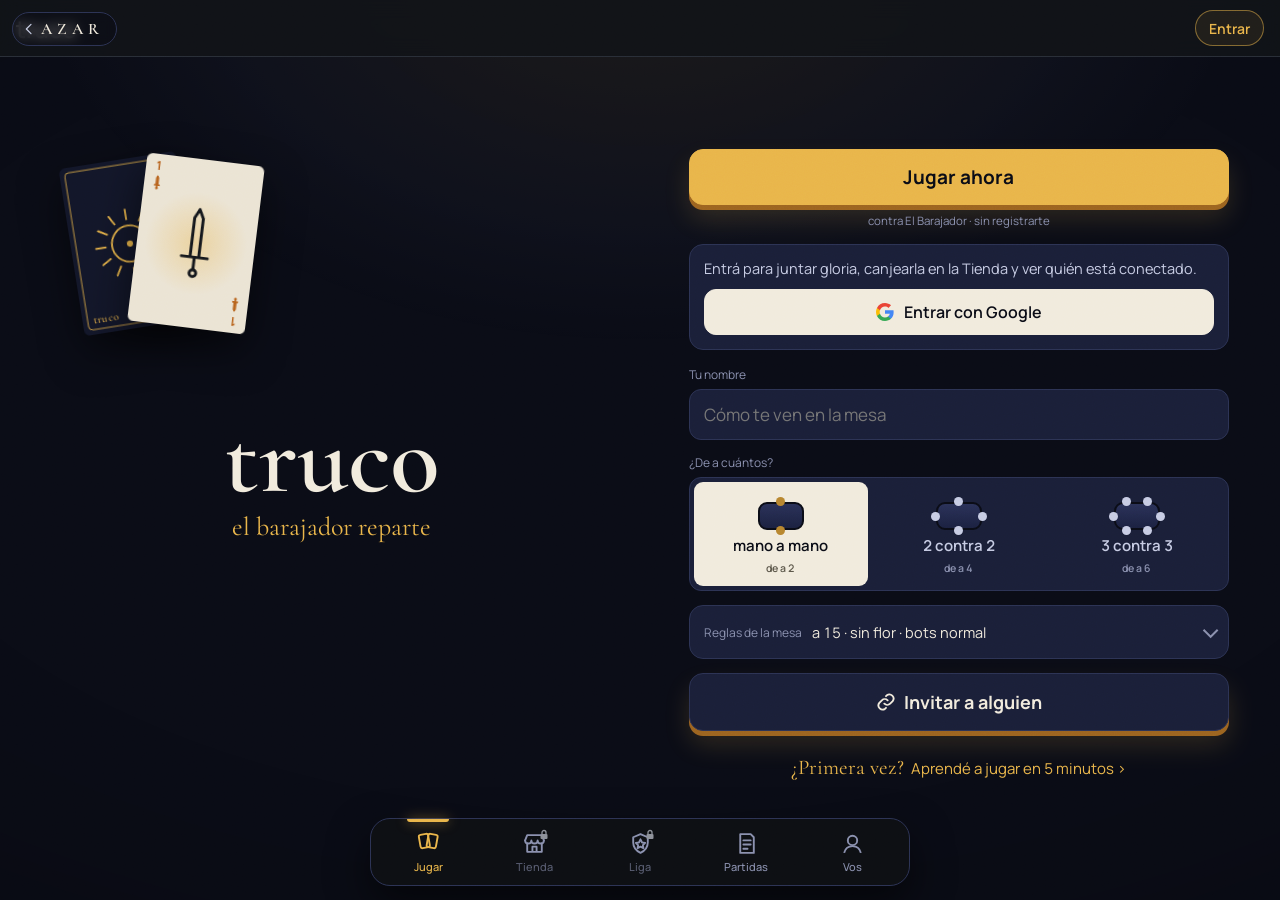
==== juegos/truco/index.html @ 0919c1ea "AZAR: identidad Eclipse, todos los juegos adentro (truco incluido), sonido de ambiente Co-Authored-B" ====
<!doctype html>
<html lang="es">
<head>
<meta charset="utf-8">
<meta name="viewport" content="width=device-width, initial-scale=1, viewport-fit=cover">
<meta name="theme-color" content="#0A0C16">
<meta name="description" content="Truco argentino para jugar con un amigo desde el celular. Mandás un link y empiezan.">
<meta property="og:title" content="Truco · AZAR">
<meta property="og:description" content="Te invitaron a un truco. Tocá el link y entrá a la mesa.">
<title>Truco · AZAR</title>
<link rel="icon" type="image/png" href="../../iconos/icono-192.png">
<link rel="manifest" href="../../manifest.webmanifest">
<link rel="apple-touch-icon" href="../../iconos/icono-180.png">
<meta name="apple-mobile-web-app-capable" content="yes">
<meta name="mobile-web-app-capable" content="yes">
<meta name="apple-mobile-web-app-title" content="AZAR">
<meta name="apple-mobile-web-app-status-bar-style" content="black-translucent">
<link rel="stylesheet" href="css/estilo.css">
<link rel="stylesheet" href="css/mesa.css">
<link rel="stylesheet" href="css/perfil.css">
<link rel="stylesheet" href="css/pulperia.css">
<link rel="stylesheet" href="css/cuenta.css">
<link rel="stylesheet" href="css/tutorial.css">
<link rel="stylesheet" href="css/emotes.css">
<link rel="stylesheet" href="css/social.css">
<script src="js/vendor/peerjs.min.js" defer></script>
<script src="js/vendor/supabase.js" defer></script>
<script type="module" src="js/app.js"></script>
</head>
<body>
<div class="grano" aria-hidden="true"></div>

<section id="inicio" class="pantalla inicio">
 <a class="volver-azar" href="../../" aria-label="Volver a AZAR"><svg viewBox="0 0 24 24" aria-hidden="true"><path d="M15 5l-7 7 7 7"/></svg><span>AZAR</span></a>
 <header id="cabecera" class="cabecera" hidden></header>

 <div id="vista-jugar" class="vista" data-vista="jugar">
  <div class="heroe">
    <div class="inicio-cartas" aria-hidden="true"><div class="ic ic1"></div><div class="ic ic2"></div></div>
    <h1>truco</h1>
    <p class="mano-sub">el barajador reparte</p>
  </div>

  <div id="bloque-ya" class="bloque ya">
    <button id="btn-practica" class="b fuerte ancho grande"><span>Jugar ahora</span></button>
    <p class="ya-nota">contra El Barajador · sin registrarte</p>
  </div>

  <div id="bloque-cuenta" class="cuenta" hidden></div>

  <div id="bloque-crear" class="bloque">
    <label class="campo" id="campo-nombre"><span>Tu nombre</span><input id="in-nombre" type="text" maxlength="16" autocomplete="nickname" placeholder="Cómo te ven en la mesa"></label>
    <div class="campo"><span>¿De a cuántos?</span>
      <div class="segmentado tres modos-jug" role="group" aria-label="Cantidad de jugadores">
        <button type="button" data-jug="2" aria-pressed="true"><i class="sillas s2" aria-hidden="true"><b></b><b></b></i>mano a mano <small>de a 2</small></button>
        <button type="button" data-jug="4" aria-pressed="false"><i class="sillas s4" aria-hidden="true"><b></b><b></b><b></b><b></b></i>2 contra 2 <small>de a 4</small></button>
        <button type="button" data-jug="6" aria-pressed="false"><i class="sillas s6" aria-hidden="true"><b></b><b></b><b></b><b></b><b></b><b></b></i>3 contra 3 <small>de a 6</small></button>
      </div>
    </div>
    <details class="ajustes" id="ajustes">
      <summary><span class="aj-t">Reglas de la mesa</span><span class="aj-r" id="ajustes-resumen">a 15 · sin flor · bots normal</span></summary>
      <div class="aj-cuerpo">
        <div class="campo"><span>Partida</span>
          <div class="segmentado" role="group" aria-label="Puntos de la partida">
            <button type="button" data-meta="15" aria-pressed="true">a 15</button>
            <button type="button" data-meta="30" aria-pressed="false">a 30 <small>malas y buenas</small></button>
          </div>
        </div>
        <div class="campo"><span>Flor</span>
          <div class="segmentado" role="group" aria-label="Jugar con flor">
            <button type="button" data-flor="0" aria-pressed="true">sin flor</button>
            <button type="button" data-flor="1" aria-pressed="false">con flor</button>
          </div>
        </div>
        <div class="campo" id="campo-punta" hidden><span>Punta y hacha</span>
          <div class="segmentado" role="group" aria-label="Jugar con punta y hacha">
            <button type="button" data-punta="0" aria-pressed="true">sin punta y hacha</button>
            <button type="button" data-punta="1" aria-pressed="false">con punta y hacha <small>a mitad de partida, duelos</small></button>
          </div>
        </div>
        <div class="campo"><span>Ritmo del bot</span>
          <div class="segmentado" role="group" aria-label="Ritmo del bot">
            <button type="button" data-ritmo="agil" aria-pressed="true">ágil</button>
            <button type="button" data-ritmo="tranquilo" aria-pressed="false">tranquilo <small>piensa más</small></button>
          </div>
        </div>
        <div class="campo"><span>Bots</span>
          <div class="segmentado tres" role="group" aria-label="Dificultad de los bots">
            <button type="button" data-nivel="facil" aria-pressed="false">fácil</button>
            <button type="button" data-nivel="normal" aria-pressed="true">normal</button>
            <button type="button" data-nivel="dificil" aria-pressed="false">difícil <small>lee las señas</small></button>
          </div>
        </div>
      </div>
    </details>
    <button id="btn-crear" class="b ancho grande"><svg viewBox="0 0 24 24" width="20" height="20" aria-hidden="true"><path d="M10 14a5 5 0 0 0 7 0l3-3a5 5 0 0 0-7-7l-1 1M14 10a5 5 0 0 0-7 0l-3 3a5 5 0 0 0 7 7l1-1" fill="none" stroke="currentColor" stroke-width="2.2" stroke-linecap="round"/></svg><span>Invitar a alguien</span></button>
    <button id="btn-tutorial" class="b-aprender"><span class="ba-t">¿Primera vez?</span> Aprendé a jugar en 5 minutos ›</button>
    <div id="bloque-amigos"></div><div id="bloque-torneo"></div><!-- js/social.js (tanda 6) -->
    <div id="bloque-conectados"></div>
  </div>

  <div id="bloque-espera" class="bloque" hidden>
    <p class="guia">Mandale este link. Cuando lo abra, se reparte.</p>
    <div class="link-caja"><code id="txt-link"></code></div>
    <div class="fila">
      <button id="btn-compartir" class="b fuerte">Compartir</button>
      <button id="btn-copiar" class="b">Copiar link</button>
    </div>
    <p id="txt-espera" class="espera">Abriendo la mesa…</p>
    <p class="aviso-chico">No cierres esta pestaña: la partida vive en tu navegador.</p>
    <button id="btn-volver-espera" class="b claro">Me equivoqué, volver</button>
  </div>

  <div id="bloque-lobby" class="bloque" hidden>
    <p id="lobby-sala" class="aviso-chico"></p>
    <div id="lobby-link">
      <p class="guia">Mandales este link. Los que no lleguen los reemplaza un bot.</p>
      <div class="link-caja"><code id="txt-link-mesa"></code></div>
      <div class="fila" style="margin-top:10px">
        <button id="btn-compartir-mesa" class="b fuerte">Compartir</button>
        <button id="btn-copiar-mesa" class="b">Copiar link</button>
      </div>
    </div>
    <ul id="lobby-asientos" class="lobby-asientos"></ul>
    <p id="lobby-ayuda" class="aviso-chico">Tocá dos lugares para cambiarlos de asiento. Los del mismo color juegan juntos.</p>
    <button id="btn-repartir" class="b fuerte ancho">Repartir</button>
    <p id="txt-lobby" class="espera">Abriendo la mesa…</p>
  </div>

  <div id="bloque-invitado" class="bloque" hidden>
    <p class="guia">Te invitaron a un truco.</p>
    <label class="campo"><span>Tu nombre</span><input id="in-nombre-inv" type="text" maxlength="16" autocomplete="nickname" placeholder="Cómo te ven en la mesa"></label>
    <button id="btn-entrar" class="b fuerte ancho">Sentarme a la mesa</button>
    <p id="txt-invitado" class="espera"></p>
  </div>
 </div>

 <div id="vista-pulperia" class="vista ancha" data-vista="pulperia" hidden></div>
 <div id="vista-liga" class="vista" data-vista="liga" hidden></div>
 <div id="vista-partidas" class="vista" data-vista="partidas" hidden></div>
 <div id="vista-vos" class="vista" data-vista="vos" hidden></div>

 <nav id="pestanas" class="pestanas" aria-label="Secciones" hidden>
  <button type="button" data-ir="jugar" aria-current="page"><svg viewBox="0 0 24 24" aria-hidden="true"><rect x="3.5" y="5" width="9" height="13" rx="1.8" transform="rotate(-10 8 11.5)"/><rect x="11" y="5" width="9" height="13" rx="1.8" transform="rotate(10 15.5 11.5)"/></svg><span>Jugar</span></button>
  <button type="button" data-ir="pulperia"><svg viewBox="0 0 24 24" aria-hidden="true"><path d="M3 9l2-5h14l2 5"/><path d="M3 9c0 1.7 1.3 3 3 3s3-1.3 3-3c0 1.7 1.3 3 3 3s3-1.3 3-3c0 1.7 1.3 3 3 3s3-1.3 3-3"/><path d="M5 12v8h14v-8M10 20v-5h4v5"/></svg><span>Tienda</span><i class="globo" hidden></i></button>
  <button type="button" data-ir="liga"><svg viewBox="0 0 24 24" aria-hidden="true"><path d="M12 3l7 3v5c0 5-3 8-7 10-4-2-7-5-7-10V6z"/><path d="M12 8l1.5 3 3 .4-2.2 2.1.5 3-2.8-1.5-2.8 1.5.5-3-2.2-2.1 3-.4z"/></svg><span>Liga</span></button>
  <button type="button" data-ir="partidas"><svg viewBox="0 0 24 24" aria-hidden="true"><path d="M6 3h10l3 3v15H6z"/><path d="M9 9h7M9 13h7M9 17h4"/></svg><span>Partidas</span></button>
  <button type="button" data-ir="vos"><span class="tab-cara" aria-hidden="true"><svg viewBox="0 0 24 24"><circle cx="12" cy="9" r="4.5"/><path d="M4 21c1-4.5 4.5-6.5 8-6.5s7 2 8 6.5"/></svg></span><span>Vos</span></button>
 </nav>
</section>

<section id="juego" class="pantalla juego" hidden>
  <header class="barra">
    <div class="rival">
      <span class="punto-red" id="punto-red" title="conexión"></span>
      <span id="cara-rival" class="cara-rival" aria-hidden="true"></span>
      <span id="nombre-rival" class="nombre"></span>
      <span id="chip-rival" class="chip" hidden>mano</span>
      <span id="cara-a-cara" class="cara-a-cara" hidden></span>
      <span id="poderes-rival" class="poderes-rival"></span>
    </div>
    <button id="btn-mate" class="b-icono mate" aria-label="Tomar un mate" title="Tomar un mate" hidden></button>
    <button id="btn-tanteador" class="tanteador-mini" aria-label="Ver el tanteador"></button>
    <button id="btn-menu" class="b-icono" aria-label="Menú">
      <svg viewBox="0 0 24 24" width="22" height="22" aria-hidden="true"><circle cx="5" cy="12" r="1.8" fill="currentColor"/><circle cx="12" cy="12" r="1.8" fill="currentColor"/><circle cx="19" cy="12" r="1.8" fill="currentColor"/></svg>
    </button>
  </header>
  <div id="mesa" class="mesa"></div>
  <div id="nota" class="nota" aria-live="polite"></div>
  <p id="estado" class="estado" aria-live="polite"></p>
  <div id="bocadillos" aria-live="assertive"></div>
  <aside id="servilleta-fija" class="servilleta fija" aria-label="Tanteador"></aside>
  <nav id="acciones" class="acciones" aria-label="Jugadas"></nav>
</section>

<section id="mesa-eq" class="pantalla juego eq" hidden>
  <header class="barra">
    <div class="rival"><span class="punto-red" id="eq-red" title="conexión"></span><span id="eq-titulo" class="nombre"></span></div>
    <button id="eq-mate" class="b-icono mate" aria-label="Tomar un mate" title="Tomar un mate" hidden></button>
    <button id="eq-tanteador" class="tanteador-mini" aria-label="Ver el tanteador"></button>
    <button id="eq-menu" class="b-icono" aria-label="Menú">
      <svg viewBox="0 0 24 24" width="22" height="22" aria-hidden="true"><circle cx="5" cy="12" r="1.8" fill="currentColor"/><circle cx="12" cy="12" r="1.8" fill="currentColor"/><circle cx="19" cy="12" r="1.8" fill="currentColor"/></svg>
    </button>
  </header>
  <div id="eq-mesa" class="mesa"><div id="eq-asientos"></div></div>
  <div id="eq-bazas" class="eq-bazas" aria-live="polite"></div>
  <p id="eq-estado" class="estado" aria-live="polite"></p>
  <div id="eq-bocadillos" aria-live="assertive"></div>
  <div id="eq-gestos" class="eq-gestos" hidden></div>
  <div id="eq-bandeja" class="bandeja" hidden></div>
  <nav id="eq-acciones" class="acciones" aria-label="Jugadas"></nav>
</section>

<div id="capa" class="capa" hidden></div>
<div id="aviso" class="aviso" role="status" hidden></div>
</body>
</html>
---- juegos/truco/css/estilo.css ----
/* Truco dentro de AZAR: identidad «Eclipse» (etapa 4, 2026-11-18). Las letras salen de la carpeta común de AZAR
   (juego/fuentes); los nombres viejos de los tokens se conservan con los valores nuevos. */
@font-face { font-family: "Cormorant Garamond"; src: url(../../../fuentes/CormorantGaramond.woff2) format("woff2"); font-weight: 300 700; font-display: swap; }
@font-face { font-family: "Cormorant Garamond"; src: url(../../../fuentes/CormorantGaramond-Italic.woff2) format("woff2"); font-style: italic; font-weight: 300 700; font-display: swap; }
@font-face { font-family: Manrope; src: url(../../../fuentes/Manrope.woff2) format("woff2"); font-weight: 200 800; font-display: swap; }
/* las letras que se consiguen con la gloria para el nombre (gloria.js → FUENTES): cosméticos, no la letra de la interfaz */
@font-face { font-family: Bricolage; src: url(../fuentes/BricolageGrotesque.ttf); font-weight: 200 800; font-display: swap; }
@font-face { font-family: Plex; src: url(../fuentes/IBMPlexMono-Regular.ttf); font-display: swap; }
@font-face { font-family: Caveat; src: url(../fuentes/Caveat.ttf); font-weight: 400 700; font-display: swap; }

:root {
  --bg: #0A0C16; --bg2: #121629; --surf: #1A1F38; --line: #2C3354; --fg: #F1EBDD; --mute: #8A90AE; --acc: #E9B54A; --acc2: #C7CCE4;
  --fd: "Cormorant Garamond", Georgia, serif; --fb: Manrope, "Segoe UI", system-ui, sans-serif;
  --noche: var(--bg); --papel: var(--fg); --tinta: #0A0C16; --ambar: var(--acc); --ambar-p: #B8862F; --dorso: var(--bg2);
  --superficie: var(--surf); --linea: var(--line); --gris: var(--mute); --texto-suave: var(--acc2);
  --luz: .55;
  color-scheme: dark;
}
* { box-sizing: border-box; margin: 0; }
html, body { height: 100%; }
body { background: var(--noche); color: var(--papel); font-family: var(--fb); font-variant-numeric: tabular-nums; -webkit-font-smoothing: antialiased; overflow: hidden; -webkit-tap-highlight-color: transparent; }
button { font: inherit; color: inherit; cursor: pointer; touch-action: manipulation; }
[hidden] { display: none !important; }
:focus-visible { outline: 2px solid var(--ambar); outline-offset: 2px; }

.grano { position: fixed; inset: 0; pointer-events: none; z-index: 90; opacity: .09; mix-blend-mode: overlay;
  background-image: url("data:image/svg+xml,%3Csvg xmlns='http://www.w3.org/2000/svg' width='180' height='180'%3E%3Cfilter id='g'%3E%3CfeTurbulence type='fractalNoise' baseFrequency='.9' numOctaves='2'/%3E%3C/filter%3E%3Crect width='100%25' height='100%25' filter='url(%23g)'/%3E%3C/svg%3E"); }

/* la lámpara de arriba: un cono cálido que se prende en los cantos */
.pantalla { position: fixed; inset: 0; }
.pantalla::before { content: ""; position: absolute; inset: 0; pointer-events: none; opacity: var(--luz); transition: opacity .7s ease;
  background: radial-gradient(ellipse 62% 58% at 50% -6%, rgba(233,181,74,.16), rgba(199,204,228,.05) 55%, transparent 78%),
              radial-gradient(ellipse 120% 90% at 50% 45%, transparent 50%, rgba(0,0,0,.45)); }
.pantalla.luz-alta { --luz: 1; }

/* ---------- inicio ---------- */
.inicio { overflow-y: auto; display: flex; flex-direction: column; align-items: center; padding: max(36px, env(safe-area-inset-top)) 16px 40px; }
.inicio > * { position: relative; }
.inicio-cartas { height: 190px; width: 220px; margin-top: 8px; }
.ic { position: absolute; width: 118px; aspect-ratio: 600/860; top: 10px; filter: drop-shadow(0 16px 20px rgba(0,0,0,.55)); }
.ic svg { width: 100%; height: 100%; display: block; }
.ic1 { left: 20px; transform: rotate(-9deg); }
.ic2 { left: 86px; transform: rotate(7deg); animation: respira 5s ease-in-out infinite; }
@keyframes respira { 50% { transform: rotate(9deg) translateY(-4px); } }
h1 { font-family: var(--fd); font-weight: 600; font-size: 72px; letter-spacing: 0; line-height: 1; margin-top: 6px; }
.mano-sub { font-family: var(--fd); color: var(--ambar); font-size: 26px; margin: 2px 0 26px; }
.bloque { width: 100%; max-width: 380px; display: flex; flex-direction: column; gap: 14px; }
.campo { display: flex; flex-direction: column; gap: 6px; }
.campo > span { font-family: var(--fb); font-size: 12px; color: var(--gris); }
input[type=text] { background: var(--superficie); border: 1px solid var(--linea); border-radius: 12px; padding: 13px 14px; font: 17px var(--fb); color: var(--papel); width: 100%; }
input[type=text]:focus { border-color: var(--ambar); outline: none; }
.segmentado { display: grid; grid-template-columns: 1fr 1fr; background: var(--superficie); border: 1px solid var(--linea); border-radius: 12px; padding: 4px; gap: 4px; }
.segmentado button { border: 0; background: transparent; border-radius: 9px; padding: 10px 6px; min-height: 44px; color: var(--texto-suave); line-height: 1.1; }
.segmentado button small { display: block; font-family: var(--fb); font-size: 10.5px; color: var(--gris); margin-top: 2px; }
.segmentado button[aria-pressed=true] { background: var(--papel); color: var(--tinta); }
.segmentado button[aria-pressed=true] small { color: #5b5649; }
.b { border: 1px solid var(--linea); background: var(--superficie); border-radius: 12px; padding: 11px 16px; min-height: 46px; font-size: 16px; font-weight: 500; transition: transform .12s, background .2s; }
.b:active { transform: scale(.97); }
.b.fuerte { background: var(--ambar); border-color: var(--ambar); color: var(--tinta); }
.b.ancho { width: 100%; }
.fila { display: flex; gap: 10px; } .fila .b { flex: 1; }
.guia { color: var(--texto-suave); line-height: 1.45; text-align: center; }
.link-caja { background: var(--superficie); border: 1px dashed var(--linea); border-radius: 12px; padding: 12px; text-align: center; }
.link-caja code { font-family: var(--fb); font-size: 13px; word-break: break-all; color: var(--papel); }
.espera { font-family: var(--fd); color: var(--ambar); font-size: 24px; text-align: center; min-height: 30px; }
.aviso-chico { font-family: var(--fb); font-size: 11.5px; color: var(--gris); text-align: center; }

/* ---------- mesa ---------- */
.juego { overflow: hidden; }
.barra { position: absolute; top: 0; left: 0; right: 0; z-index: 30; display: flex; align-items: center; gap: 10px; padding: max(10px, env(safe-area-inset-top)) 12px 6px 16px; height: calc(52px + env(safe-area-inset-top)); }
.rival { flex: 1; display: flex; align-items: center; gap: 8px; min-width: 0; }
.nombre { font-size: 16px; font-weight: 500; white-space: nowrap; overflow: hidden; text-overflow: ellipsis; }
.chip { font-family: var(--fb); font-size: 11px; color: var(--ambar); border: 1px solid rgba(233,181,74,.55); border-radius: 99px; padding: 2px 8px; }
.punto-red { width: 8px; height: 8px; border-radius: 50%; background: var(--gris); flex: none; }
.punto-red.si { background: #7bbf6a; } .punto-red.no { background: #c4553e; }
.b-icono { border: 0; background: transparent; width: 44px; height: 44px; display: grid; place-items: center; color: var(--texto-suave); border-radius: 10px; }
.tanteador-mini { border: 0; background: var(--papel); color: var(--tinta); border-radius: 8px; padding: 2px 10px 0; min-height: 36px; font-family: var(--fd); font-size: 24px; line-height: 1; display: flex; align-items: center; gap: 8px; transform: rotate(-2deg); box-shadow: 0 6px 12px rgba(0,0,0,.4); }
.tanteador-mini b { font-weight: 700; }
.tanteador-mini svg { width: 14px; height: 22px; }
.mesa { position: absolute; inset: 0; z-index: 10; }

.carta { position: absolute; left: 0; top: 0; perspective: 900px; will-change: transform;
  transition: transform .55s cubic-bezier(.2,.8,.2,1), width .55s cubic-bezier(.2,.8,.2,1), height .55s cubic-bezier(.2,.8,.2,1), opacity .3s; }
.carta.sin-anim, .carta.sin-anim .giro { transition: none !important; }
.giro { position: relative; width: 100%; height: 100%; transform-style: preserve-3d; transition: transform .45s ease; }
.carta.abajo .giro { transform: rotateY(180deg); }
.cara { position: absolute; inset: 0; backface-visibility: hidden; -webkit-backface-visibility: hidden; border-radius: 5% / 3.5%; box-shadow: 0 10px 18px rgba(0,0,0,.45); }
.cara.dorso { transform: rotateY(180deg); }
.svg-carta { width: 100%; height: 100%; display: block; }
.carta.jugable { cursor: pointer; }
.carta.elegida .cara.frente { box-shadow: 0 0 0 3px var(--ambar), 0 18px 30px rgba(0,0,0,.55); }
.carta.gana .cara.frente { box-shadow: 0 0 26px 6px rgba(233,181,74,.42), 0 10px 18px rgba(0,0,0,.45); }
.carta.apagada { filter: brightness(.72) saturate(.8); }
.carta.mostrada::after { content: "mostrada"; position: absolute; left: 50%; bottom: -8px; transform: translateX(-50%); font-family: var(--fd); font-size: 18px; color: var(--ambar); white-space: nowrap; text-shadow: 0 1px 6px #000; }

.estado { position: absolute; left: 16px; right: 16px; z-index: 20; text-align: center; font-size: 17px; color: var(--texto-suave); pointer-events: none; transition: top .4s; }
.estado b { color: var(--papel); font-weight: 500; }
.nota { position: absolute; z-index: 20; left: 14px; font-family: var(--fd); font-size: 21px; line-height: 1.05; color: var(--ambar); pointer-events: none; max-width: 30%; transform: rotate(-3deg); }
.nota span { display: block; }
.bocadillo { position: absolute; left: 50%; z-index: 40; font-family: var(--fd); font-weight: 700; font-size: clamp(38px, 11vw, 56px); color: var(--ambar); white-space: nowrap; pointer-events: none;
  text-shadow: 0 2px 18px rgba(0,0,0,.9), 0 0 30px rgba(233,181,74,.25); animation: canta 2.3s cubic-bezier(.2,.9,.2,1) forwards; }
.bocadillo.rival { color: var(--papel); }
@keyframes canta { 0% { opacity: 0; transform: translate(-50%, 10px) scale(.6) rotate(-4deg); } 12% { opacity: 1; transform: translate(-50%, 0) scale(1.08) rotate(-3deg); } 22% { transform: translate(-50%, 0) scale(1) rotate(-3deg); } 80% { opacity: 1; } 100% { opacity: 0; transform: translate(-50%, -14px) scale(1) rotate(-3deg); } }

.acciones { position: absolute; left: 0; right: 0; bottom: 0; z-index: 30; height: calc(164px + env(safe-area-inset-bottom)); padding: 8px 12px calc(8px + env(safe-area-inset-bottom));
  display: flex; flex-direction: column; justify-content: flex-end; gap: 7px; background: linear-gradient(to bottom, transparent, rgba(8,10,20,.94) 18%); }
.acciones .fila-acc { display: flex; flex-wrap: nowrap; gap: 7px; justify-content: center; width: 100%; max-width: 520px; margin: 0 auto; }
.acciones .b { flex: 1 1 0; min-width: 0; max-width: 220px; padding: 8px 6px; min-height: 44px; font-size: 15px; line-height: 1.1; }
.acciones .b.canto { color: var(--ambar); border-color: rgba(233,181,74,.5); background: rgba(233,181,74,.06); }
.acciones .b.chico { flex: 0 1 auto; background: transparent; border-color: transparent; color: var(--gris); font-size: 14px; min-height: 34px; padding: 4px 10px; text-decoration: underline; text-underline-offset: 3px; }
.acciones .b.chico.alerta { color: var(--ambar); }
.acciones .vacio { text-align: center; font-family: var(--fd); font-size: 22px; color: var(--gris); padding-bottom: 6px; }

/* ---------- servilleta con fósforos ---------- */
.servilleta { background: var(--papel); color: var(--tinta); border-radius: 6px; box-shadow: 0 18px 40px rgba(0,0,0,.55); font-family: var(--fd); }
.servilleta .cols { display: grid; grid-template-columns: 1fr 1fr; gap: 6px; }
.servilleta .col { display: flex; flex-direction: column; align-items: center; }
.servilleta .quien { font-size: 26px; font-weight: 700; line-height: 1; white-space: nowrap; overflow: hidden; text-overflow: ellipsis; max-width: 100%; }
.servilleta .num { font-size: 20px; color: var(--ambar-p); }
.servilleta svg { display: block; }
.servilleta.fija { position: absolute; z-index: 15; right: 24px; top: 80px; width: 210px; padding: 14px 12px; transform: rotate(2deg); display: none; }
.servilleta.fija .quien { font-size: 21px; }
@media (min-width: 960px) { .servilleta.fija { display: block; } .tanteador-mini { display: none; } }

/* ---------- capas (tanteador grande, fin de mano, menú) ---------- */
.capa { position: fixed; inset: 0; z-index: 60; background: rgba(8,10,13,.62); display: grid; place-items: center; padding: 16px; animation: aparece .25s ease; }
@keyframes aparece { from { opacity: 0; } }
.hoja { background: var(--papel); color: var(--tinta); border-radius: 10px; width: min(380px, 100%); max-height: 88dvh; overflow-y: auto; padding: 22px 20px; box-shadow: 0 30px 60px rgba(0,0,0,.6); animation: sube .4s cubic-bezier(.2,.9,.2,1); }
@keyframes sube { from { transform: translateY(40px) rotate(2deg); opacity: 0; } }
.hoja h2 { font-weight: 500; font-size: 28px; line-height: 1.1; margin-bottom: 4px; }
.hoja .sala { font-family: var(--fb); font-size: 11.5px; color: #6c6759; margin-bottom: 14px; }
.hoja ul { list-style: none; padding: 0; margin: 10px 0 18px; }
.hoja li { display: flex; justify-content: space-between; gap: 12px; padding: 9px 0; border-bottom: 1px dashed #c9c0ab; font-size: 16px; }
.hoja li b { font-family: var(--fd); font-size: 24px; color: var(--ambar-p); line-height: .9; }
.hoja .b { background: var(--tinta); color: var(--papel); border-color: var(--tinta); width: 100%; margin-top: 8px; }
.hoja .b.claro { background: transparent; color: var(--tinta); border-color: #b9b09b; }
.hoja .marcador { font-family: var(--fd); font-size: 30px; text-align: center; margin: 8px 0 4px; }
.hoja p { line-height: 1.45; margin-bottom: 10px; font-size: 15.5px; }
.hoja .servilleta { box-shadow: none; padding: 0; }
.aviso { position: fixed; left: 50%; top: calc(64px + env(safe-area-inset-top)); transform: translateX(-50%); z-index: 70; background: var(--papel); color: var(--tinta); border-radius: 10px; padding: 10px 14px; font-size: 15px; max-width: calc(100% - 32px); box-shadow: 0 12px 30px rgba(0,0,0,.5); animation: aparece .2s; }

@media (prefers-reduced-motion: reduce) {
  .carta, .giro { transition-duration: .01s !important; }
  .bocadillo { animation-duration: 2.3s; }
  .ic2 { animation: none; }
}
/* elegir el número del envido (se puede mentir) */
.acciones .tanto-sel { display: flex; flex-wrap: wrap; align-items: center; justify-content: center; gap: 6px; flex: 2 1 0; max-width: 300px; }
.acciones .tanto-sel .b.fuerte { flex: 1 1 auto; max-width: 190px; }
.acciones .tanto-sel .b.paso { flex: 0 0 44px; min-width: 44px; text-decoration: none; font-size: 22px; color: var(--papel); border-color: var(--linea); background: var(--superficie); }
.acciones .tanto-sel .b.paso:disabled { opacity: .35; }
.acciones .tanto-sel .tanto-nota { flex-basis: 100%; text-align: center; font: 12px var(--fb); color: var(--ambar); min-height: 0; }
.acciones .tanto-sel.miente .b.fuerte { outline: 2px dashed var(--ambar); outline-offset: 2px; }

/* ---------- portada: jugar ya ---------- */
.bloque.ya { gap: 8px; margin-bottom: 4px; }
.ya-nota { font-family: var(--fb); font-size: 11.5px; color: var(--gris); text-align: center; }
#vista-jugar:has(#bloque-crear[hidden]) #bloque-ya { display: none; }
.b.fuerte.grande { min-height: 56px; font-size: 19px; }
.b.fuerte:hover, .b.fuerte:focus-visible { background: #f5b955; }

/* ---------- cantos: el truco manda, el envido se despliega ---------- */
.acciones .b.canto.estrella { flex: 1.5 1 0; background: var(--ambar); border-color: var(--ambar); color: var(--tinta); font-weight: 700; font-size: 17px; }
.acciones .b.canto.estrella:active { background: #d9942b; }
.acciones .fila-env[hidden] { display: none; }
.acciones .fila-env { animation: aparece .18s ease; }
.acciones .b[aria-expanded="true"] { background: rgba(233,181,74,.18); }

/* ---------- el paño marca dónde cae cada baza ---------- */
.ranura { position: absolute; left: 0; top: 0; z-index: 2; pointer-events: none; border-radius: 5% / 3.5%;
  border: 1.5px dashed rgba(241,235,221,.2); background: rgba(0,0,0,.08); transition: transform .4s, width .4s, height .4s; }
.ranura[data-n]:not([data-n=""])::after { content: attr(data-n); position: absolute; left: 50%; top: calc(100% + 1px); transform: translateX(-50%); font-family: var(--fd); font-size: 20px; color: rgba(241,235,221,.38); line-height: 1; }

/* ---------- escritorio ancho: el tanteador pegado a la mesa, no al borde ---------- */
@media (min-width: 1100px) { .servilleta.fija { right: auto; left: calc(50% + 330px); top: 110px; width: 190px; } }

/* en celular angosto la etiqueta «mano» no le come el nombre al rival */
@media (max-width: 430px) {
  .barra { gap: 6px; }
  .barra .chip { flex: none; font-size: 10px; padding: 1px 6px; }
  .barra .rival .nombre { min-width: 5.2em; }
}
@media (min-width: 1100px) { .nota { left: calc(50% - 510px); max-width: 190px; font-size: 23px; } }

/* «← AZAR»: el truco vive dentro de AZAR (etapa 4). Arriba a la izquierda del inicio del truco, encima de todo. */
.volver-azar { position: absolute; z-index: 60; left: max(12px, env(safe-area-inset-left)); top: max(12px, env(safe-area-inset-top)); display: inline-flex; align-items: center; gap: 4px;
  padding: 6px 12px 6px 8px; border-radius: 99px; border: 1px solid var(--line); background: rgba(10,12,22,.6); backdrop-filter: blur(6px);
  color: var(--acc2); text-decoration: none; font: 600 13px var(--fb); letter-spacing: .2em; }
.volver-azar span { font-family: var(--fd); font-size: 16px; letter-spacing: .32em; color: var(--fg); }
.volver-azar svg { width: 16px; height: 16px; fill: none; stroke: currentColor; stroke-width: 1.8; stroke-linecap: round; stroke-linejoin: round; }
.volver-azar:hover { border-color: var(--acc); color: var(--acc); }
---- juegos/truco/css/mesa.css ----
/* Mesa de 4 y 6: inicio (jugadores, punta y hacha), sala de espera, asientos con caras, señas. */

.segmentado.tres { grid-template-columns: 1fr 1fr 1fr; }

/* ---------- sala de espera ---------- */
.lobby-asientos { list-style: none; padding: 0; margin: 4px 0 0; display: flex; flex-direction: column; gap: 6px; }
.lobby-asientos li { display: flex; align-items: center; gap: 10px; background: var(--superficie); border: 1px solid var(--linea); border-radius: 12px; padding: 10px 12px; min-height: 48px; cursor: pointer; }
.lobby-asientos li.elegido { border-color: var(--ambar); box-shadow: 0 0 0 1px var(--ambar); }
.lobby-asientos .lugar-n { font-family: var(--fb); font-size: 12px; color: var(--gris); width: 14px; }
.lobby-asientos i { width: 10px; height: 10px; border-radius: 50%; flex: none; }
.lobby-asientos li.nos i { background: var(--ambar); }
.lobby-asientos li.ellos i { background: #5b616c; }
.lobby-asientos .quien { flex: 1; font-size: 16px; min-width: 0; overflow: hidden; text-overflow: ellipsis; white-space: nowrap; }
.lobby-asientos .tipo { font-family: var(--fb); font-size: 11px; color: var(--gris); text-align: right; }

/* ---------- asientos ---------- */
.eq .mesa { z-index: 10; }
#eq-asientos { position: absolute; inset: 0; pointer-events: none; }
.asiento { position: absolute; left: 0; top: 0; transform: translate(-50%, -50%); display: flex; flex-direction: column; align-items: center; gap: 1px; z-index: 12; transition: opacity .3s; }
.asiento svg { width: var(--cara, 64px); height: auto; overflow: visible; display: block; filter: drop-shadow(0 8px 10px rgba(0,0,0,.5)); transition: filter .3s; }
.asiento.turno svg { filter: drop-shadow(0 0 8px rgba(233,181,74,.85)) drop-shadow(0 8px 10px rgba(0,0,0,.5)); }
.asiento.mazo svg { opacity: .35; filter: grayscale(1); }
.asiento.apagado { opacity: .45; }
.asiento .etq { font-family: var(--fb); font-size: 11px; color: var(--texto-suave); display: flex; align-items: center; gap: 4px; max-width: 96px; white-space: nowrap; }
.asiento .etq .n { overflow: hidden; text-overflow: ellipsis; }
.asiento .etq i { width: 7px; height: 7px; border-radius: 50%; flex: none; }
.asiento.nos .etq i { background: var(--ambar); }
.asiento.ellos .etq i { background: #5b616c; }
.asiento.yo .etq { color: var(--papel); }
.asiento .chips { display: flex; gap: 3px; min-height: 0; }
.mini-chip { font-family: var(--fb); font-size: 9.5px; line-height: 1.5; color: var(--ambar); border: 1px solid rgba(233,181,74,.5); border-radius: 99px; padding: 0 5px; white-space: nowrap; }
.asiento .quedan { display: flex; gap: 2px; }
.asiento .quedan span { width: 7px; height: 10px; border-radius: 1.5px; background: var(--dorso); border: 1px solid #454c59; }
.asiento .glifo { position: absolute; top: -10px; right: -14px; font-family: var(--fd); font-weight: 700; font-size: 26px; color: var(--ambar); text-shadow: 0 2px 8px #000; animation: glifo 1s ease forwards; pointer-events: none; }
@keyframes glifo { 0% { opacity: 0; transform: translateY(6px); } 20% { opacity: 1; transform: none; } 80% { opacity: 1; } 100% { opacity: 0; } }

/* aparejo de la cara (señas y cabeza) */
.cara-jugador .m, .cara-jugador .ojo-c { display: none; }
.cara-jugador[data-boca="normal"] .m-normal, .cara-jugador[data-boca="plana"] .m-plana, .cara-jugador[data-boca="der"] .m-der, .cara-jugador[data-boca="izq"] .m-izq,
.cara-jugador[data-boca="muerde"] .m-muerde, .cara-jugador[data-boca="trompa"] .m-trompa, .cara-jugador[data-boca="lengua"] .m-lengua, .cara-jugador[data-boca="cachetes"] .m-cachetes { display: inline; }
.cara-jugador[data-ojos="cerrados"] .ojo-a { display: none; }
.cara-jugador[data-ojos="cerrados"] .ojo-c { display: inline; }
.cara-jugador[data-ojos="guino"] .ojo-a.d { display: none; }
.cara-jugador[data-ojos="guino"] .ojo-c.d { display: inline; }
.cara-jugador .cejas { transition: transform .12s ease-out; }
.cara-jugador[data-cejas="arriba"] .cejas { transform: translateY(-11px); }
.cara-jugador .cachete { transform-box: fill-box; transform-origin: center; transition: transform .14s, opacity .14s; }
.cara-jugador[data-cach="si"] .cachete { transform: scale(1.7); opacity: .85; }
.cara-jugador .craneo { transform-box: fill-box; transform-origin: center; transition: transform .14s; }
.cara-jugador[data-cach="si"] .craneo { transform: scaleX(1.07); }
.cara-jugador .cabeza, .cara-jugador .rasgos { transform-box: view-box; transform-origin: 100px 190px; }
.g-si .cabeza { animation: si-c .9s ease-in-out; } .g-si .rasgos { animation: si-r .9s ease-in-out; }
.g-no .cabeza { animation: no-c .9s ease-in-out; } .g-no .rasgos { animation: no-r .9s ease-in-out; }
.g-mas .cabeza { animation: mas-c 1.1s ease-in-out; } .g-mas .rasgos { animation: mas-r 1.1s ease-in-out; }
.g-menos .cabeza { animation: menos-c 1.1s ease-in-out; } .g-menos .rasgos { animation: menos-r 1.1s ease-in-out; }
@keyframes si-c { 25%, 75% { transform: translateY(6px); } 50% { transform: translateY(-2px); } }
@keyframes si-r { 25%, 75% { transform: translateY(12px); } 50% { transform: translateY(-4px); } }
@keyframes no-c { 20%, 60% { transform: rotate(-5deg); } 40%, 80% { transform: rotate(5deg); } }
@keyframes no-r { 20%, 60% { transform: translateX(-12px); } 40%, 80% { transform: translateX(12px); } }
@keyframes mas-c { 20%, 75% { transform: translateY(-5px); } }
@keyframes mas-r { 20%, 75% { transform: translateY(-13px); } }
@keyframes menos-c { 20%, 75% { transform: translateY(5px); } }
@keyframes menos-r { 20%, 75% { transform: translateY(14px); } }

/* ---------- textos de la mesa ---------- */
.eq-bazas { position: absolute; z-index: 20; left: 14px; top: calc(60px + env(safe-area-inset-top)); font-family: var(--fd); font-size: 20px; line-height: 1.05; color: var(--ambar); pointer-events: none; max-width: 34%; transform: rotate(-3deg); }
.eq-bazas span { display: block; }
.eq .estado .punta { font-family: var(--fb); font-size: 12px; color: var(--ambar); letter-spacing: .02em; }
.eq-boca { font-size: clamp(26px, 7.5vw, 40px); }
.eq-boca.pregunta { font-size: clamp(20px, 5.6vw, 28px); color: var(--papel); }

/* ---------- señas: pestañas junto a tu cara y bandeja ---------- */
.eq-gestos { position: absolute; z-index: 32; display: flex; gap: 6px; }
.eq-gestos .pestana { font-family: var(--fd); font-size: 20px; line-height: 1; color: var(--ambar); background: rgba(233,181,74,.07); border: 1px solid rgba(233,181,74,.45); border-radius: 99px; padding: 6px 11px 4px; min-height: 34px; }
.eq-gestos .pestana[aria-pressed=true] { background: var(--ambar); color: var(--tinta); }
.bandeja { position: absolute; left: 0; right: 0; z-index: 34; padding: 8px 12px 8px; background: rgba(8,10,20,.94); border-top: 1px solid var(--linea); border-bottom: 1px solid var(--linea); }
.bandeja .ayuda { font-family: var(--fb); font-size: 11px; color: var(--gris); text-align: center; margin-bottom: 8px; }
.bandeja .botones { display: flex; gap: 6px; overflow-x: auto; scrollbar-width: none; padding-bottom: 2px; max-width: 640px; margin: 0 auto; -webkit-overflow-scrolling: touch; }
.bandeja .botones::-webkit-scrollbar { display: none; }
.bandeja .b { min-height: 40px; padding: 6px 12px; font-size: 14.5px; flex: none; white-space: nowrap; }
@media (min-width: 640px) { .bandeja .botones { flex-wrap: wrap; justify-content: center; } }

@media (prefers-reduced-motion: reduce) {
  .cara-jugador .cejas, .cara-jugador .cachete, .cara-jugador .craneo { transition: none; }
}

/* el inicio creció con «Jugadores» y «Punta y hacha»: que nada se achique, que se deslice */
.inicio > * { flex-shrink: 0; }
/* en pantallas anchas el 1 contra 1 cambia el tanteador por la servilleta fija; la mesa de equipos lo mantiene */
@media (min-width: 960px) { .eq .tanteador-mini { display: flex; } }

/* ---------- la mesa en perspectiva (desde tu silla) ---------- */
#eq-asientos { z-index: 1; }
.escena { position: absolute; left: 0; right: 0; z-index: 2; perspective: 1000px; perspective-origin: 50% 0%; pointer-events: none; }
.tablero { position: absolute; transform-origin: 50% 100%; transform: rotateX(52deg); transform-style: preserve-3d; border-radius: 30px;
  background:
    radial-gradient(ellipse 58% 42% at 50% 42%, rgba(255,196,120,.32), rgba(255,196,120,.07) 62%, transparent 82%),
    repeating-linear-gradient(91deg, rgba(0,0,0,.13) 0 1px, transparent 1px 6px, rgba(255,226,180,.035) 6px 7px, transparent 7px 17px),
    linear-gradient(180deg, #2a1b11 0%, #3b2617 55%, #2f1e12 100%);
  box-shadow: inset 0 0 0 7px #21150d, inset 0 0 0 9px rgba(233,181,74,.18), inset 0 0 70px rgba(0,0,0,.65); }
.tablero .canto { position: absolute; left: 14px; right: 14px; top: 100%; height: 20px; transform-origin: top; transform: rotateX(-90deg);
  background: linear-gradient(180deg, #2a1a0f, #120a05); border-radius: 0 0 10px 10px; }
.tablero .ancla { position: absolute; width: 100px; height: 1px; pointer-events: none; }
/* ranuras: el paño marca dónde cae cada baza (tres huecos delante de cada asiento) */
.tablero .ranura-eq { position: absolute; left: 0; top: 0; pointer-events: none; border-radius: 5% / 3.5%; border: 1.5px dashed rgba(241,235,221,.22); background: rgba(0,0,0,.1); transition: transform .4s, width .4s, height .4s; }
.tablero .carta { transition: transform .55s cubic-bezier(.25,.7,.35,1.12), opacity .15s; }
.tablero .carta .cara { box-shadow: 0 8px 12px rgba(0,0,0,.6); }
.tablero .carta.gana .cara.frente { box-shadow: 0 0 22px 6px rgba(233,181,74,.5), 0 8px 12px rgba(0,0,0,.6); }

/* bustos detrás del borde: cara grande, hombros del color del equipo, nombre arriba */
.asiento.busto { transform: translate(-50%, -100%); gap: 2px; }
.asiento.busto svg { filter: drop-shadow(0 10px 14px rgba(0,0,0,.55)); }
.asiento.busto.turno svg { filter: drop-shadow(0 0 12px rgba(233,181,74,.9)) drop-shadow(0 10px 14px rgba(0,0,0,.55)); }
.asiento.busto .etq { font-size: 12.5px; max-width: 120px; }
.asiento.busto.nos .etq .n { color: var(--ambar); }
.asiento.yo { z-index: 40; }

/* la nota (bazas, envido, truco querido) escrita en el rincón de la mesa a tu derecha */
.eq-bazas { text-align: right; max-width: 46%; font-size: 18px; transform: rotate(-2deg); text-shadow: 0 1px 6px rgba(0,0,0,.8); z-index: 25; }

.eq-bazas { max-width: 38%; transform: translateY(-100%) rotate(-2deg); }
/* nada se pasa del ancho, y el navegador no puede correr la mesa al enfocar una carta */
#mesa-eq, #eq-mesa { overflow: clip; }

/* el estado se lee encima de las cartas */
.eq .estado { left: 50%; right: auto; transform: translateX(-50%); width: max-content; max-width: calc(100% - 32px); z-index: 45;
  background: rgba(8,10,20,.72); padding: 4px 12px; border-radius: 99px; line-height: 1.3; }
.eq .estado:empty { display: none; }

/* micrófono del pie */
.eq-gestos .pestana.mic { color: var(--papel); border-color: rgba(241,235,221,.4); touch-action: none; user-select: none; -webkit-user-select: none; }
.eq-gestos .pestana.mic[aria-pressed=true] { background: #c4553e; border-color: #c4553e; color: var(--papel); }
.asiento.hablando svg { animation: habla 0.9s ease-in-out infinite; }
.asiento.hablando .etq::after { content: "habla"; font-family: var(--fd); font-size: 18px; color: var(--ambar); margin-left: 4px; }
@keyframes habla { 50% { filter: drop-shadow(0 0 14px rgba(233,181,74,.95)) drop-shadow(0 10px 14px rgba(0,0,0,.55)); } }
.eq-gestos { flex-wrap: wrap; max-width: calc(100vw - 96px); }
@media (max-width: 480px) { .eq-gestos { gap: 4px; } .eq-gestos .pestana { font-size: 16.5px; padding: 5px 8px 3px; min-height: 32px; } }

/* los de los costados: sobre el borde de la mesa, por encima de la madera (la cara nunca queda tapada) */
.asiento.busto.lado { z-index: 6; }
.asiento.busto.lado svg { filter: drop-shadow(0 14px 12px rgba(0,0,0,.6)); }
/* las cartas de bazas anteriores quedan en la mesa, un poco más quietas */
.tablero .carta.apagada .cara.frente { filter: brightness(.8) saturate(.85); }
---- juegos/truco/css/perfil.css ----
/* Cuenta, conectados, invitaciones y la hoja del perfil (tanda 4B). Misma paleta: noche, papel, una luz ámbar. */

.cuenta { width: 100%; max-width: 380px; margin-bottom: 18px; display: flex; flex-direction: column; gap: 10px; }
.cuenta-fila { display: flex; flex-direction: column; gap: 10px; background: var(--superficie); border: 1px solid var(--linea); border-radius: 14px; padding: 14px; }
.cuenta-txt { font-size: 14.5px; line-height: 1.4; color: var(--texto-suave); }
.b.google { display: flex; align-items: center; justify-content: center; gap: 10px; background: var(--papel); color: var(--tinta); border-color: var(--papel); font-weight: 600; }
.cuenta-alta { display: flex; flex-direction: column; gap: 10px; background: var(--superficie); border: 1px solid var(--linea); border-radius: 14px; padding: 14px; }
.cuenta-error { font-size: 13.5px; color: #e8866f; min-height: 0; }
.cuenta-error:empty { display: none; }
.b.chico { background: transparent; border-color: transparent; color: var(--gris); min-height: 34px; padding: 4px 8px; font-size: 14px; text-decoration: underline; text-underline-offset: 3px; }
.b.chico:disabled { text-decoration: none; opacity: .6; }

.cuenta-yo { display: flex; align-items: center; gap: 8px; }
.cuenta-u { font-size: 19px; font-weight: 600; }
.cuenta-gloria { font-family: var(--fd); font-size: 21px; color: var(--ambar); flex: 1; white-space: nowrap; }
.punto { width: 8px; height: 8px; border-radius: 50%; flex: none; background: var(--gris); }
.punto.si { background: #6fbf73; box-shadow: 0 0 6px rgba(111,191,115,.6); }
.punto.ocupado { background: var(--ambar); }

.conectados { background: var(--superficie); border: 1px solid var(--linea); border-radius: 14px; padding: 10px 12px 6px; }
.campo-t { font-family: var(--fb); font-size: 12px; color: var(--gris); margin-bottom: 4px; }
.conectados ul { list-style: none; padding: 0; max-height: 210px; overflow-y: auto; }
.conectados li { display: flex; align-items: center; gap: 8px; min-height: 40px; border-top: 1px solid var(--linea); }
.conectados li:first-child { border-top: 0; }
.conectados .u { flex: 1; min-width: 0; overflow: hidden; text-overflow: ellipsis; white-space: nowrap; }
.conectados .est { font-family: var(--fb); font-size: 11px; color: var(--ambar); }
.conectados .vacio { font-size: 14px; color: var(--gris); }
.conectados .b.chico { color: var(--ambar); }

/* la invitación que llega: cartel arriba */
.invitacion { position: fixed; z-index: 80; left: 50%; top: calc(14px + env(safe-area-inset-top)); transform: translateX(-50%); width: min(380px, calc(100% - 32px));
  background: var(--papel); color: var(--tinta); border-radius: 12px; padding: 14px; box-shadow: 0 18px 40px rgba(0,0,0,.6); animation: sube .35s cubic-bezier(.2,.9,.2,1); }
.invitacion p { font-size: 16px; margin-bottom: 10px; }
.invitacion .tipo { color: #6c6759; font-size: 14px; }
.invitacion .b { background: var(--tinta); color: var(--papel); border-color: var(--tinta); }
.invitacion .b:not(.fuerte) { background: transparent; color: var(--tinta); border-color: #b9b09b; }

/* cara a cara en la barra del 1 contra 1 */
.cara-a-cara { font-family: var(--fb); font-size: 11.5px; color: var(--gris); white-space: nowrap; }
.cara-a-cara.gana { color: #6fbf73; }
.cara-a-cara.pierde { color: #e8866f; }

/* la hoja del perfil */
.hoja.perfil h3 { font-family: var(--fb); font-size: 12px; font-weight: 500; color: #6c6759; text-transform: uppercase; letter-spacing: .06em; margin: 18px 0 2px; }
.hoja.perfil .cifras { display: grid; grid-template-columns: repeat(3, 1fr); gap: 8px; }
.hoja.perfil .cifras div { border: 1px solid #d3cab5; border-radius: 10px; padding: 8px 6px; text-align: center; }
.hoja.perfil .cifras b { display: block; font-family: var(--fd); font-size: 34px; line-height: .9; color: var(--ambar-p); }
.hoja.perfil .cifras span { font-family: var(--fb); font-size: 11px; color: #6c6759; }
.hoja.perfil ul { margin: 4px 0 6px; }
.hoja.perfil li { align-items: center; }
.hoja.perfil li small { display: block; font-family: var(--fb); font-size: 10.5px; color: #8a8373; }
.hoja.perfil .reg { font-family: var(--fb); font-size: 14px; font-weight: 600; white-space: nowrap; }
.hoja.perfil .reg.gana { color: #2f7d3a; }
.hoja.perfil .reg.pierde { color: #b5452f; }
.hoja.perfil .vacio { font-size: 14px; color: #6c6759; }
.hoja.perfil input[type=text] { background: #f6f1e5; color: var(--tinta); border-color: #c9c0ab; font-size: 16px; padding: 10px 12px; }
.hoja.perfil .equipo { border: 1px solid #d3cab5; border-radius: 10px; padding: 10px 12px; margin: 8px 0; }
.hoja.perfil .eq-cab { display: flex; justify-content: space-between; align-items: baseline; gap: 8px; }
.hoja.perfil .eq-cab small { font-family: var(--fb); font-size: 11px; color: #6c6759; }
.hoja.perfil .miembros { font-size: 14.5px; margin: 4px 0 6px; }
.hoja.perfil .nota-eq { font-size: 13px; color: #6c6759; margin: 0; }
.hoja.perfil .sumar { display: flex; gap: 6px; }
.hoja.perfil .sumar .b { width: auto; margin-top: 0; flex: none; }
.hoja.perfil .b.chico-h { min-height: 36px; font-size: 14px; padding: 6px 10px; width: auto; margin-top: 6px; }
.hoja.perfil li .b.chico-h { margin-top: 0; flex: none; }
.hoja.perfil .nuevo-equipo { display: flex; flex-direction: column; gap: 8px; margin-top: 8px; }
.hoja.perfil .segm { display: flex; gap: 14px; font-size: 15px; }
.hoja.perfil .segm label { display: flex; align-items: center; gap: 6px; }

/* ---------- tanda 4C: pinta del nombre, objetos, vitrina, estilo de juego ---------- */
.nombre-g { display: inline-flex; align-items: center; gap: 4px; }
.nombre-g .insignia { flex: none; image-rendering: pixelated; filter: drop-shadow(0 1px 2px rgba(0,0,0,.5)); }
.titulo-n { display: block; font-family: var(--fd); font-size: 15px; line-height: 1; color: var(--ambar); opacity: .9; white-space: nowrap; overflow: hidden; text-overflow: ellipsis; max-width: 180px; }
.cuenta-quien { flex: 1; min-width: 0; font-size: 19px; font-weight: 600; }
.cuenta-gloria { font-family: var(--fd); font-size: 20px; color: var(--ambar); margin: -4px 0 0 16px; }
.cuenta-gloria b { font-size: 24px; }
.b.clasif { display: flex; align-items: center; justify-content: center; gap: 10px; border-color: rgba(233,181,74,.5); }
.liga { font-family: var(--fb); font-size: 11px; padding: 2px 8px; border-radius: 99px; border: 1px solid currentColor; white-space: nowrap; }
.liga.bronce { color: #d08b57; } .liga.plata { color: #c9d0d8; } .liga.oro { color: #e8c35a; }
.hoja .liga.plata { color: #6f7782; } .hoja .liga.oro { color: #a8801a; } .hoja .liga.bronce { color: #9a5a2c; }

.poderes-rival { display: inline-flex; align-items: center; gap: 4px; }
.poderes-rival svg { display: block; }
.pelu-dot { width: 10px; height: 10px; border-radius: 50%; border: 1.5px solid var(--tinta); box-shadow: 3px 0 0 -1px currentColor; }
#nombre-rival .titulo-n { font-size: 13px; max-width: 140px; }
.asiento .etq .n { display: inline-flex; flex-direction: column; align-items: flex-start; }
.asiento .etq .titulo-n { font-size: 12.5px; max-width: 120px; }

.b-icono.mate { display: grid; place-items: center; width: 40px; height: 40px; border-radius: 50%; border: 1px solid rgba(233,181,74,.4); background: rgba(233,181,74,.06); }
.b-icono.mate.tomando svg { animation: sorbo 1.2s ease-in-out; }
@keyframes sorbo { 30% { transform: rotate(-24deg) translateY(-2px); } 60% { transform: rotate(-24deg) translateY(-2px); } }
.acciones .b.chico.poder { color: var(--ambar); text-decoration-style: dotted; }

.hoja.perfil .cab-perfil { display: flex; flex-direction: column; align-items: flex-start; }
.hoja.perfil .cab-perfil .titulo-n { font-size: 20px; color: var(--ambar-p); max-width: 100%; }
.hoja.perfil .vitrina li { align-items: flex-start; }
.hoja.perfil .vitrina li b { font-family: var(--fb); font-size: 12px; color: var(--ambar-p); margin-right: 4px; }
.hoja.perfil .vitrina li.no { opacity: .6; }
.hoja.perfil .vitrina .estado-u { font-family: var(--fb); font-size: 12px; white-space: nowrap; color: #2f7d3a; }
.hoja.perfil .vitrina li.no .estado-u { color: #6c6759; }
.hoja.perfil .estilo-juego { margin-top: 14px; border: 1px solid #d3cab5; border-radius: 10px; padding: 10px 12px; }
.hoja.perfil .estilo-juego small { font-family: var(--fb); font-size: 11px; color: #6c6759; display: block; }
.hoja.perfil .estilo-juego b { font-family: var(--fd); font-size: 28px; color: var(--ambar-p); line-height: 1.1; }
.hoja.perfil .estilo-juego p { font-size: 14.5px; margin: 2px 0 0; }
.hoja.perfil .pinta { display: flex; flex-direction: column; gap: 8px; border: 1px solid #d3cab5; border-radius: 10px; padding: 4px 12px 12px; margin-top: 14px; }
.hoja.perfil .pinta .muestra { background: var(--noche); color: var(--papel); border-radius: 8px; padding: 10px 12px; font-size: 19px; font-weight: 600; }
.hoja.perfil .pinta .campo > span { color: #6c6759; }
.hoja.perfil select { background: #f6f1e5; color: var(--tinta); border: 1px solid #c9c0ab; border-radius: 10px; padding: 9px 10px; font: 15px var(--fb); width: 100%; }
.hoja.perfil .dos { display: grid; grid-template-columns: 1fr 1fr; gap: 8px; }
.hoja.perfil .tilde { display: flex; align-items: center; gap: 8px; font-size: 15px; }

/* ---------- tanda 4D: clasificatoria ---------- */
.hoja.clasif .liga-cab { display: flex; align-items: center; gap: 10px; font-family: var(--fb); font-size: 13px; margin: 6px 0; }
.hoja.clasif .liga-cab .liga { font-size: 14px; padding: 3px 10px; }
.barra-liga { height: 8px; border-radius: 99px; background: #ddd4c0; overflow: hidden; margin-bottom: 10px; }
.barra-liga i { display: block; height: 100%; background: linear-gradient(90deg, #B8862F, #e8c35a); border-radius: 99px; }
.hoja.clasif .modos { margin: 10px 0 4px; background: #e2d9c6; border-color: #c9c0ab; }
.hoja.clasif .modos button { color: #4b463c; }
.hoja.clasif .modos button[aria-pressed=true] { background: var(--tinta); color: var(--papel); }
.hoja.clasif .rivales li.cerca { background: rgba(233,181,74,.12); border-radius: 8px; padding-left: 6px; padding-right: 6px; }
.hoja.clasif .rivales small { display: block; }
.hoja.clasif .previa { color: #2f7d3a; }
.hoja .b:disabled { opacity: .45; }
/* los colores del nombre están pensados para la noche: en la hoja de papel, el nombre va sobre una placa oscura */
.hoja.perfil .cab-perfil { background: var(--noche); color: var(--papel); padding: 10px 14px; border-radius: 10px; margin-bottom: 8px; }
.hoja.perfil .cab-perfil .titulo-n { color: var(--ambar); }
.hoja.clasif .rivales li b { font-family: var(--fb); font-size: 16px; color: var(--tinta); }
---- juegos/truco/css/pulperia.css ----
/* Rediseño 2026-11-12 «pulpería de noche»: la misma paleta (noche, papel, una luz ámbar) con capa de juego.
   Cabecera con tu cara y tu gloria, barra de abajo, estantes de madera con etiquetas de papel, fichas, tickets. */

/* AZAR (etapa 4): la «madera» de la casa pasa a ser azul noche de Eclipse; los paños de la Tienda siguen como son */
:root { --madera: #1B2140; --madera-o: #0A0C16; --madera-c: #2A3158; --ok: #6fbf73; --mal: #e8866f; --oro: #e8c35a; }

/* ---------- el armazón: cabecera, pantallas, barra de abajo ---------- */
.inicio { display: block; padding: 0; scroll-behavior: smooth; }
.inicio.con-pestanas { padding-bottom: calc(84px + env(safe-area-inset-bottom)); }
.inicio > .vista { max-width: 480px; margin: 0 auto; padding: max(24px, env(safe-area-inset-top)) 16px 28px; display: flex; flex-direction: column; gap: 16px; }
.inicio.con-pestanas > .vista { padding-top: 16px; }
.inicio > .vista.ancha { max-width: 900px; }
.vista .bloque, .vista .cuenta { max-width: none; margin: 0; width: 100%; }
.vista .cuenta:empty { display: none; }

.inicio > .cabecera { position: sticky; top: 0; z-index: 20; display: flex; align-items: center; gap: 10px; padding: max(10px, env(safe-area-inset-top)) 16px 10px;
  background: rgba(17,19,24,.9); -webkit-backdrop-filter: blur(10px); backdrop-filter: blur(10px); border-bottom: 1px solid rgba(53,59,70,.7); }
.cab-marca { flex: 1; font-weight: 600; font-size: 24px; letter-spacing: -.02em; }
.cab-yo { flex: 1; min-width: 0; display: flex; align-items: center; gap: 10px; background: none; border: 0; padding: 0; text-align: left; }
.cab-nombre { min-width: 0; display: flex; flex-direction: column; font-size: 17px; font-weight: 700; line-height: 1.15; }
.cab-nombre .u-n { white-space: nowrap; overflow: hidden; text-overflow: ellipsis; }
.cab-nombre .titulo-n { font-size: 15px; max-width: 46vw; }
.cab-chips { display: flex; align-items: center; gap: 6px; flex: none; }
.chip-gloria { display: inline-flex; align-items: center; gap: 6px; min-height: 36px; padding: 4px 12px 4px 9px; border-radius: 99px; color: var(--ambar);
  background: rgba(233,181,74,.12); border: 1px solid rgba(233,181,74,.5); font: 700 16px var(--fb); white-space: nowrap; }
.chip-gloria b { color: var(--papel); font-size: 17px; }
.chip-liga { min-height: 30px; padding: 3px 10px; border-radius: 99px; font: 600 12px var(--fb); background: transparent; border: 1px solid currentColor; white-space: nowrap; }
.chip-liga.bronce { color: #e0a477; } .chip-liga.plata { color: #d6dde5; } .chip-liga.oro { color: var(--oro); }

.inicio > .pestanas { position: fixed; left: 0; right: 0; bottom: 0; z-index: 25; display: grid; grid-template-columns: repeat(5, 1fr);
  padding: 6px 4px calc(6px + env(safe-area-inset-bottom)); background: rgba(14,16,20,.97); border-top: 1px solid var(--linea); }
.inicio:has(#bloque-invitado:not([hidden])) > .pestanas { display: none; }
.pestanas button { position: relative; display: flex; flex-direction: column; align-items: center; gap: 3px; min-height: 54px; padding: 6px 2px 2px; border: 0; background: none;
  color: var(--gris); font: 500 11px var(--fb); border-radius: 12px; transition: color .2s; }
.pestanas button > svg { width: 25px; height: 25px; fill: none; stroke: currentColor; stroke-width: 1.8; stroke-linecap: round; stroke-linejoin: round; transition: transform .2s; }
.pestanas button[aria-current] { color: var(--ambar); }
.pestanas button[aria-current] > svg { transform: translateY(-2px); }
.pestanas button[aria-current]::before { content: ""; position: absolute; top: -7px; left: 30%; right: 30%; height: 3px; border-radius: 0 0 3px 3px; background: var(--ambar); box-shadow: 0 0 12px rgba(233,181,74,.7); }
.pestanas .tab-cara { width: 25px; height: 25px; display: grid; place-items: center; }
.pestanas .tab-cara > svg { width: 25px; height: 25px; fill: none; stroke: currentColor; stroke-width: 1.8; }
.pestanas .tab-cara .avatar { border-width: 1.5px; }
.pestanas button[aria-current] .tab-cara .avatar { border-color: var(--ambar); }
.pestanas .globo { position: absolute; top: 2px; left: calc(50% + 6px); min-width: 18px; height: 18px; padding: 0 5px; border-radius: 99px; background: var(--ambar); color: var(--tinta);
  font: 700 11px/18px var(--fb); font-style: normal; text-align: center; box-shadow: 0 0 0 2px #0e1014; animation: late 1.6s ease-in-out infinite; }
@media (min-width: 760px) {
  .inicio > .pestanas { left: 50%; right: auto; transform: translateX(-50%); width: 540px; bottom: 14px; border: 1px solid var(--linea); border-radius: 20px; padding-bottom: 6px; box-shadow: 0 18px 40px rgba(0,0,0,.55); }
  .pestanas button[aria-current]::before { top: -6px; }
}

/* ---------- la cara en un círculo ---------- */
.avatar { display: block; width: var(--av); height: var(--av); flex: none; border-radius: 50%; overflow: hidden; border: 2px solid var(--linea);
  background: radial-gradient(circle at 50% 38%, #3d3528, #1A1F38 72%); }
.avatar svg { display: block; width: 100%; height: auto; margin-top: -12%; }
.avatar.marco { border: 3px solid var(--oro); box-shadow: 0 0 0 2px var(--noche), 0 0 16px rgba(232,195,90,.55); }
.avatar.vacio { background: var(--superficie); }

/* ---------- Jugar ---------- */
.heroe { display: flex; flex-direction: column; align-items: center; text-align: center; }
.heroe .mano-sub { margin-bottom: 0; }
.con-cuenta .heroe .inicio-cartas { height: 128px; width: 180px; }
.con-cuenta .heroe .ic { width: 88px; }
.con-cuenta .heroe .ic1 { left: 18px; } .con-cuenta .heroe .ic2 { left: 74px; }
.con-cuenta .heroe h1 { font-size: 48px; }
.con-cuenta .heroe .mano-sub { font-size: 22px; }

.modos-jug button { min-height: 104px; display: flex; flex-direction: column; align-items: center; justify-content: center; gap: 6px; font-weight: 600; font-size: 15px; }
.sillas { position: relative; display: block; width: 46px; height: 28px; margin-bottom: 4px; border-radius: 9px; background: linear-gradient(var(--madera-c), var(--madera)); border: 2px solid var(--madera-o); }
.sillas b { position: absolute; width: 9px; height: 9px; border-radius: 50%; background: var(--texto-suave); }
.segmentado button[aria-pressed=true] .sillas b { background: var(--ambar-p); }
.s2 b:nth-child(1), .s4 b:nth-child(1) { left: 50%; top: -7px; margin-left: -4.5px; }
.s2 b:nth-child(2), .s4 b:nth-child(2) { left: 50%; bottom: -7px; margin-left: -4.5px; }
.s4 b:nth-child(3), .s6 b:nth-child(5) { left: -7px; top: 50%; margin-top: -4.5px; }
.s4 b:nth-child(4), .s6 b:nth-child(6) { right: -7px; top: 50%; margin-top: -4.5px; }
.s6 b:nth-child(1) { left: 25%; top: -7px; margin-left: -4.5px; } .s6 b:nth-child(2) { left: 75%; top: -7px; margin-left: -4.5px; }
.s6 b:nth-child(3) { left: 25%; bottom: -7px; margin-left: -4.5px; } .s6 b:nth-child(4) { left: 75%; bottom: -7px; margin-left: -4.5px; }

.ajustes { background: var(--superficie); border: 1px solid var(--linea); border-radius: 14px; }
.ajustes summary { list-style: none; display: flex; align-items: center; gap: 10px; padding: 12px 14px; min-height: 52px; cursor: pointer; border-radius: 14px; }
.ajustes summary::-webkit-details-marker { display: none; }
.ajustes summary::after { content: ""; width: 9px; height: 9px; margin-left: auto; flex: none; border-right: 2px solid var(--gris); border-bottom: 2px solid var(--gris); transform: rotate(45deg) translateY(-3px); transition: transform .2s; }
.ajustes[open] summary::after { transform: rotate(-135deg) translateY(-2px); }
.aj-t { font: 12px var(--fb); color: var(--gris); flex: none; }
.aj-r { font-size: 14.5px; color: var(--papel); min-width: 0; overflow: hidden; text-overflow: ellipsis; white-space: nowrap; }
.aj-cuerpo { display: flex; flex-direction: column; gap: 12px; padding: 2px 12px 14px; }

.b { display: inline-flex; align-items: center; justify-content: center; gap: 8px; }
.b.fuerte { box-shadow: inset 0 -3px 0 rgba(0,0,0,.18); }
.b.grande { min-height: 58px; font-size: 18px; font-weight: 700; border-radius: 14px; box-shadow: 0 5px 0 #9c6420, 0 14px 26px rgba(233,181,74,.16); transition: transform .1s, box-shadow .1s; }
.b.grande:active { transform: translateY(3px); box-shadow: 0 2px 0 #9c6420, 0 8px 16px rgba(233,181,74,.14); }
.b.chico-e { min-height: 36px; padding: 5px 13px; border-radius: 99px; font-size: 14px; font-weight: 600; color: var(--ambar); background: rgba(233,181,74,.08); border: 1px solid rgba(233,181,74,.5); }
.b.chico-e.fuerte { background: var(--ambar); color: var(--tinta); }
.b.chico-e:disabled { opacity: .45; }
.b:disabled { cursor: default; }

.aviso-pul { width: 100%; display: flex; align-items: center; gap: 12px; padding: 10px 14px 10px 10px; text-align: left; color: var(--papel); border-radius: 16px;
  background: linear-gradient(135deg, #2a2117, #1A1F38 70%); border: 1px solid rgba(233,181,74,.32); }
.aviso-pul.brilla { animation: late 1.8s ease-in-out infinite; border-color: var(--ambar); }
.ap-ilus { width: 60px; height: 60px; flex: none; display: grid; place-items: center; border-radius: 12px; background: radial-gradient(circle, rgba(233,181,74,.25), transparent 70%); }
.ap-ilus.apagado .ilus { filter: grayscale(.7) brightness(.6); }
.ap-txt { flex: 1; min-width: 0; display: flex; flex-direction: column; gap: 1px; }
.ap-txt b { font-size: 16px; } .ap-txt small { font: 12px var(--fb); color: var(--gris); }
.ap-ir { font-size: 28px; color: var(--ambar); line-height: 1; }
@keyframes late { 50% { box-shadow: 0 0 0 1px var(--ambar), 0 0 22px rgba(233,181,74,.4); } }

.barra-g { display: block; height: 8px; border-radius: 99px; background: #2a2f39; overflow: hidden; margin-top: 6px; }
.barra-g i { display: block; height: 100%; min-width: 4px; border-radius: inherit; background: linear-gradient(90deg, #B8862F, #E9B54A, #ffd27a); transition: width .6s cubic-bezier(.2,.8,.2,1); }
.barra-g.metal-plata i { background: linear-gradient(90deg, #7d8794, #e3e8ee); }
.barra-g.metal-oro i { background: linear-gradient(90deg, #a87a1f, #f4d77a); }
.barra-g.metal-bronce i { background: linear-gradient(90deg, #8a4f26, #e0a477); }

.tit-sec { display: flex; align-items: center; gap: 8px; font: 600 16px var(--fb); margin: 4px 0 10px; }
.tit-sec small { font: 12px var(--fb); color: var(--gris); }
.tit-sec .b { margin-left: auto; }
.tit-vista { font-size: 32px; font-weight: 800; letter-spacing: -.025em; line-height: 1; }
.cargando { font: 12px var(--fb); color: var(--gris); text-align: center; padding: 18px 0; }
.vacio { font-size: 14.5px; color: var(--gris); line-height: 1.45; }
.nota-eq { font: 12px/1.5 var(--fb); color: var(--gris); }

section.conectados { background: var(--superficie); border: 1px solid var(--linea); border-radius: 16px; padding: 12px 14px 6px; margin-top: 6px; }
section.conectados ul { list-style: none; padding: 0; max-height: none; }
section.conectados li { display: flex; align-items: center; gap: 10px; min-height: 54px; border-top: 1px solid var(--linea); padding: 6px 0; }
section.conectados li:first-child { border-top: 0; }
section.conectados .u { flex: 1; min-width: 0; display: flex; flex-direction: column; overflow: hidden; }
section.conectados .est { font: 11px var(--fb); }
.est.libre { color: var(--ok); } .est.ocupado { color: var(--ambar); }
section.conectados .vacio { min-height: 0; padding: 4px 0 10px; }

.entrar-t { display: flex; flex-direction: column; align-items: center; gap: 12px; text-align: center; padding: 22px 18px; border-radius: 18px; background: var(--superficie); border: 1px solid var(--linea); }
.entrar-t p { color: var(--texto-suave); line-height: 1.45; max-width: 34ch; }
.entrar-t .b { width: 100%; }
.entrar-caras { display: flex; justify-content: center; }
.entrar-caras svg { width: 64px; height: auto; margin: 0 -8px; }
.entrar-caras svg:nth-child(2) { transform: translateY(-8px); }

/* ---------- la pulpería ---------- */
.pul-cab { position: relative; display: flex; align-items: flex-end; justify-content: space-between; gap: 12px; padding: 42px 16px 16px; border-radius: 18px; overflow: hidden;
  background: radial-gradient(ellipse 70% 80% at 30% 100%, rgba(233,181,74,.18), transparent 70%), linear-gradient(180deg, #1A1F38, #10142A); border: 1px solid var(--madera); }
.toldo { position: absolute; left: 0; right: 0; top: 0; height: 30px; opacity: .92;
  background: repeating-linear-gradient(90deg, var(--ambar) 0 26px, var(--papel) 26px 52px);
  -webkit-mask: linear-gradient(#000 0 0) top / 100% 17px no-repeat, radial-gradient(circle 13px at 13px 4px, #000 98%, transparent 100%) 0 13px / 26px 17px repeat-x;
  mask: linear-gradient(#000 0 0) top / 100% 17px no-repeat, radial-gradient(circle 13px at 13px 4px, #000 98%, transparent 100%) 0 13px / 26px 17px repeat-x; }
.pul-tit h2 { font-size: 30px; font-weight: 800; letter-spacing: -.025em; line-height: 1.05; }
.pul-tit p { color: var(--texto-suave); font-size: 14px; line-height: 1.4; margin-top: 4px; max-width: 32ch; }
.saldo { display: flex; flex-direction: column; align-items: center; flex: none; gap: 2px; color: var(--ambar); padding: 8px 14px 6px; border-radius: 14px; background: rgba(0,0,0,.32); border: 1px solid rgba(233,181,74,.42); }
.saldo b { font-size: 34px; font-weight: 800; line-height: 1; color: var(--papel); }
.saldo small { font: 11px var(--fb); color: var(--texto-suave); }
.pul-prog { display: flex; flex-wrap: wrap; justify-content: space-between; align-items: baseline; gap: 2px 10px; font-size: 14.5px; color: var(--texto-suave); }
.pul-prog b { color: var(--papel); }
.pul-prog .faltan { font: 12px var(--fb); color: var(--ambar); }
.pul-prog .barra-g { flex-basis: 100%; height: 10px; }
.pul-prog .tienes { font: 11px var(--fb); color: var(--gris); }

.filtros { display: flex; gap: 8px; overflow-x: auto; scrollbar-width: none; margin: 0 -16px; padding: 2px 16px; }
.filtros::-webkit-scrollbar { display: none; }
.filtros button { position: relative; flex: none; min-height: 38px; padding: 7px 14px; border-radius: 99px; border: 1px solid var(--linea); background: var(--superficie); color: var(--texto-suave); font-size: 14px; white-space: nowrap; }
.filtros button[aria-pressed=true] { background: var(--papel); color: var(--tinta); border-color: var(--papel); font-weight: 600; }
.filtros button i { display: inline-grid; place-items: center; min-width: 18px; height: 18px; margin-left: 6px; padding: 0 4px; border-radius: 99px; background: var(--ambar); color: var(--tinta); font: 700 11px var(--fb); font-style: normal; }
.filtros.chicos button { min-height: 34px; padding: 5px 12px; font-size: 13.5px; }

.estante { list-style: none; padding: 0 4px 10px; display: grid; grid-template-columns: repeat(auto-fill, minmax(148px, 1fr)); gap: 30px 14px; }
.estante li { position: relative; }
.estante li::after { content: ""; position: absolute; left: -9px; right: -9px; bottom: -15px; height: 12px; z-index: 0; border-radius: 2px;
  background: linear-gradient(180deg, var(--madera-c), var(--madera) 55%, var(--madera-o)); box-shadow: 0 10px 14px rgba(0,0,0,.55); }
.prod { position: relative; z-index: 1; width: 100%; min-height: 184px; display: flex; flex-direction: column; align-items: center; gap: 6px; padding: 12px 8px 12px;
  color: var(--papel); background: linear-gradient(180deg, #232832, #181b22); border: 1px solid var(--linea); border-radius: 14px 14px 6px 6px; transition: transform .15s, box-shadow .2s; }
.prod:hover { transform: translateY(-3px); }
.prod:active { transform: translateY(0) scale(.98); }
.prod-luz { width: 86px; height: 86px; display: grid; place-items: center; border-radius: 50%; background: radial-gradient(circle, rgba(233,181,74,.24), transparent 68%); }
.prod-n { flex: 1; display: flex; align-items: center; justify-content: center; text-align: center; font-size: 14px; font-weight: 600; line-height: 1.15; min-height: 2.3em; }
.etiqueta { position: relative; display: inline-flex; align-items: center; gap: 4px; padding: 1px 10px 0 15px; min-height: 26px; border-radius: 4px; transform: rotate(-3deg);
  background: var(--papel); color: var(--tinta); font: 700 18px var(--fd); box-shadow: 0 3px 6px rgba(0,0,0,.45); }
.etiqueta::before { content: ""; position: absolute; left: 5px; top: 50%; width: 5px; height: 5px; margin-top: -2.5px; border-radius: 50%; background: #181b22; }
.etiqueta .sol-i { color: var(--ambar-p); }
.prod.bloqueado .ilus { filter: grayscale(1) brightness(.42); }
.prod.bloqueado .prod-luz { background: radial-gradient(circle, rgba(255,255,255,.05), transparent 68%); }
.prod.bloqueado .prod-n { color: var(--gris); }
.prod.bloqueado .etiqueta { background: #3a3f4a; color: var(--texto-suave); font: 600 13px var(--fb); }
.prod.canjear { border-color: var(--ambar); animation: late 1.8s ease-in-out infinite; }
.prod.canjear .etiqueta { background: var(--ambar); }
.prod.tuyo .etiqueta { background: #d8ecce; color: #1f4d24; }
.prod.puesto { border-color: rgba(111,191,115,.65); }
.prod.puesto .etiqueta { background: var(--ok); color: var(--tinta); }
.como { display: flex; gap: 8px; align-items: flex-start; font: 12px/1.5 var(--fb); color: var(--gris); }
.como .sol-i { color: var(--ambar); flex: none; margin-top: 2px; }

.ilus { width: var(--px); height: var(--px); display: grid; place-items: center; }
.ilus.de-cara svg { width: 100%; height: 100%; overflow: visible; }
.mini-carta { display: block; width: calc(var(--px) * .6); aspect-ratio: 600 / 860; transform: rotate(-7deg); filter: drop-shadow(0 6px 8px rgba(0,0,0,.5)); }
.mini-carta svg { display: block; width: 100%; height: 100%; }
.muestra-pano { display: block; width: calc(var(--px) * .92); height: calc(var(--px) * .64); border-radius: 10px; box-shadow: inset 0 0 0 3px var(--madera-o), inset 0 0 18px rgba(0,0,0,.5), 0 6px 10px rgba(0,0,0,.5); }

/* paños (la pulpería, la mesa de 2 y el tablero de 4 y 6) */
.pano-madera { background: radial-gradient(ellipse 58% 42% at 50% 42%, rgba(233,181,74,.16), rgba(199,204,228,.04) 62%, transparent 82%),
  radial-gradient(ellipse 120% 90% at 50% 120%, rgba(110,124,200,.12), transparent 70%), linear-gradient(180deg, #121629 0%, #1A1F38 55%, #141933 100%); }
.pano-verde { background: radial-gradient(ellipse 60% 48% at 50% 44%, rgba(255,230,170,.2), transparent 76%), repeating-radial-gradient(circle at 30% 30%, rgba(0,0,0,.06) 0 1px, transparent 1px 3px), linear-gradient(180deg, #17462d, #1f5a3a 55%, #184a2f); }
.pano-rojo { background: radial-gradient(ellipse 60% 48% at 50% 44%, rgba(255,214,170,.2), transparent 76%), repeating-radial-gradient(circle at 70% 30%, rgba(0,0,0,.07) 0 1px, transparent 1px 3px), linear-gradient(180deg, #4f161b, #6b1f24 55%, #561a1f); }
.pano-azul { background: radial-gradient(ellipse 60% 48% at 50% 44%, rgba(200,220,255,.16), transparent 76%), repeating-radial-gradient(circle at 50% 50%, rgba(0,0,0,.07) 0 1px, transparent 1px 3px), linear-gradient(180deg, #14243f, #1b2f52 55%, #162843); }
.pano-marmol { background: linear-gradient(115deg, transparent 38%, rgba(255,255,255,.13) 39%, transparent 41%), linear-gradient(32deg, transparent 58%, rgba(255,255,255,.1) 59%, transparent 60.5%),
  linear-gradient(160deg, transparent 18%, rgba(255,255,255,.08) 19%, transparent 20.5%), linear-gradient(75deg, transparent 70%, rgba(255,255,255,.06) 71%, transparent 73%), radial-gradient(ellipse at 40% 40%, #30333b, #16181c); }
.tablero.pano-verde, .tablero.pano-rojo, .tablero.pano-azul, .tablero.pano-marmol { background-size: auto; }

/* la mesa del 1 contra 1 */
.pano1 { position: absolute; z-index: 1; pointer-events: none; border-radius: 28px; transition: top .4s, height .4s;
  box-shadow: inset 0 0 0 7px var(--madera-o), inset 0 0 0 9px rgba(233,181,74,.18), inset 0 0 70px rgba(0,0,0,.6), 0 30px 50px rgba(0,0,0,.5); }
.cara-rival { display: block; width: 36px; height: 36px; flex: none; border-radius: 50%; overflow: hidden; border: 2px solid var(--linea); background: radial-gradient(circle at 50% 38%, #3d3528, #1A1F38 72%); }
.cara-rival svg { display: block; width: 100%; height: auto; margin-top: -12%; }
.cara-rival.marco { border-color: var(--oro); }

/* ---------- la ficha de un producto ---------- */
@media (max-width: 560px) {
  .capa[data-tipo=ficha] { place-items: end center; padding: 0; }
  .capa[data-tipo=ficha] .hoja { width: 100%; border-radius: 20px 20px 0 0; max-height: 92dvh; padding-bottom: calc(18px + env(safe-area-inset-bottom)); animation: sube-hoja .35s cubic-bezier(.2,.9,.2,1); }
}
@keyframes sube-hoja { from { transform: translateY(100%); } }
.hoja.ficha { display: flex; flex-direction: column; gap: 4px; }
.f-vitrina { position: relative; display: grid; place-items: center; height: 190px; margin: -22px -20px 12px; border-radius: 10px 10px 0 0; overflow: hidden;
  background: radial-gradient(circle at 50% 55%, rgba(233,181,74,.36), transparent 62%), linear-gradient(180deg, #232832, #15171c); }
@media (max-width: 560px) { .f-vitrina { border-radius: 20px 20px 0 0; } }
.ficha.bloqueado .f-vitrina .ilus { filter: grayscale(1) brightness(.45); }
.f-cat { display: flex; align-items: center; gap: 5px; font: 12px var(--fb); color: #6c6759; }
.f-cat .sol-i { color: var(--ambar-p); }
.hoja.ficha h2 { font-size: 30px; font-weight: 800; letter-spacing: -.02em; }
.f-que { font-size: 15.5px; line-height: 1.45; margin-bottom: 8px !important; }
.f-nota { font: 12px/1.45 var(--fb); color: #6c6759; text-align: center; margin: 4px 0 0 !important; }
.f-ok { color: #2f7d3a; font-weight: 600; }
.f-falta p { font-size: 14.5px; margin-top: 8px; }
.f-falta .barra-g { background: #ddd4c0; height: 10px; }
.f-t { font: 12px var(--fb); color: #6c6759; margin: 10px 0 6px !important; }
.hoja .b.fuerte { background: var(--ambar); color: var(--tinta); border-color: var(--ambar-p); }
.hoja .b.grande { box-shadow: 0 4px 0 #9c6420; }
.hoja .b:disabled { opacity: .55; background: #cfc6b2; color: #5b5649; border-color: #cfc6b2; }
.sello { position: absolute; left: 50%; top: 50%; padding: 2px 14px; border: 4px solid #c4553e; border-radius: 8px; color: #e0644c; font: 800 24px var(--fb);
  text-transform: uppercase; letter-spacing: .08em; opacity: 0; transform: translate(-50%, -50%) rotate(-14deg) scale(2.4); pointer-events: none; background: rgba(10,12,22,.4); }
.ficha.recien .sello { animation: sellar .5s cubic-bezier(.2,1.5,.4,1) .15s forwards; }
@keyframes sellar { to { opacity: .95; transform: translate(-50%, -50%) rotate(-14deg) scale(1); } }
.chispa { position: absolute; left: 50%; top: 50%; color: var(--ambar); pointer-events: none; animation: chispa 1.1s ease-out forwards; }
@keyframes chispa { from { transform: translate(-50%, -50%) scale(.3); opacity: 1; } to { transform: translate(calc(-50% + var(--dx)), calc(-50% + var(--dy))) scale(1.1) rotate(120deg); opacity: 0; } }

.elegir-caras { display: grid; grid-template-columns: repeat(3, 1fr); gap: 8px; }
.elegir-caras button { padding: 6px 4px 0; border-radius: 14px; border: 3px solid transparent; background: radial-gradient(circle at 50% 40%, #3d3528, #1A1F38 75%); }
.elegir-caras button[aria-pressed=true] { border-color: var(--ambar); box-shadow: 0 0 0 2px var(--tinta); }
.elegir-caras svg { width: 100%; height: auto; display: block; }
.muestras { display: flex; flex-wrap: wrap; gap: 10px; }
.muestras button, .muestras label { position: relative; width: 40px; height: 40px; border-radius: 50%; background: var(--c); border: 3px solid rgba(255,255,255,.65); cursor: pointer; }
.muestras input { position: absolute; opacity: 0; pointer-events: none; }
.muestras button[aria-pressed=true], .muestras label:has(input:checked) { outline: 3px solid var(--tinta); outline-offset: 2px; }
.muestras .ninguno { background: repeating-linear-gradient(45deg, #ddd4c0 0 5px, #fff 5px 10px); }
.titulos { display: flex; flex-direction: column; gap: 6px; }
.titulos button { text-align: left; padding: 10px 12px; min-height: 44px; border-radius: 10px; border: 1px solid #c9c0ab; background: transparent; font-size: 15px; color: var(--tinta); }
.titulos button[aria-pressed=true] { background: var(--tinta); color: var(--papel); border-color: var(--tinta); }
.letras { display: flex; flex-wrap: wrap; gap: 6px; }
.letras label { position: relative; padding: 8px 12px; border-radius: 99px; border: 1px solid #c9c0ab; font-size: 16px; cursor: pointer; }
.letras input { position: absolute; opacity: 0; pointer-events: none; }
.letras label:has(input:checked) { background: var(--tinta); color: var(--papel); border-color: var(--tinta); }
.f-form { display: flex; flex-direction: column; gap: 6px; }
.muestra-n { background: var(--noche); color: var(--papel); border-radius: 10px; padding: 12px 14px; font-size: 20px; font-weight: 600; display: flex; flex-direction: column; }
.hoja input[type=text] { background: #f6f1e5; color: var(--tinta); border-color: #c9c0ab; }

/* ---------- Partidas ---------- */
.cifras4 { display: grid; grid-template-columns: repeat(4, 1fr); gap: 8px; }
.cifras4 > div { padding: 10px 4px 8px; text-align: center; border-radius: 14px; background: var(--superficie); border: 1px solid var(--linea); }
.cifras4 b { display: block; font-size: 26px; font-weight: 800; line-height: 1.1; }
.cifras4 span { font: 10.5px var(--fb); color: var(--gris); }
.cifras4 .g b { color: #8fd28f; } .cifras4 .p b { color: var(--mal); }
.racha { align-self: center; padding: 6px 14px; border-radius: 99px; font-size: 14px; font-weight: 600; }
.racha.gana { background: rgba(111,191,115,.15); color: #9fdc9f; border: 1px solid rgba(111,191,115,.45); }
.racha.pierde { background: rgba(233,181,74,.1); color: var(--ambar); border: 1px solid rgba(233,181,74,.4); }
.caa { list-style: none; padding: 0; display: flex; flex-direction: column; gap: 8px; }
.caa li { display: grid; grid-template-columns: minmax(70px, 1fr) 2fr auto; align-items: center; gap: 10px; min-height: 32px; }
.caa-n { font-size: 15px; font-weight: 600; overflow: hidden; text-overflow: ellipsis; white-space: nowrap; }
.caa-barra { height: 10px; border-radius: 99px; background: rgba(232,134,111,.55); overflow: hidden; }
.caa-barra i { display: block; height: 100%; background: var(--ok); }
.caa-r { font: 600 13px var(--fb); color: var(--texto-suave); }
.caa-r.gana { color: #8fd28f; } .caa-r.pierde { color: var(--mal); }
.tickets { list-style: none; padding: 0; display: flex; flex-direction: column; gap: 10px; margin-top: 12px; }
.ticket { position: relative; display: flex; align-items: center; gap: 12px; padding: 11px 16px 11px 14px; border-radius: 10px; background: var(--papel); color: var(--tinta); box-shadow: 0 6px 14px rgba(0,0,0,.35); }
.ticket::before, .ticket::after { content: ""; position: absolute; top: 50%; width: 14px; height: 14px; margin-top: -7px; border-radius: 50%; background: var(--noche); }
.ticket::before { left: -7px; } .ticket::after { right: -7px; }
.t-sello { flex: none; width: 38px; height: 38px; display: grid; place-items: center; border-radius: 50%; border: 2.5px solid; font: 800 18px var(--fb); transform: rotate(-12deg); }
.ticket.gana .t-sello { color: #2f7d3a; } .ticket.pierde .t-sello { color: #b5452f; }
.t-medio { flex: 1; min-width: 0; display: flex; flex-direction: column; border-left: 1.5px dashed #c9c0ab; padding-left: 12px; }
.t-medio b { font-size: 15px; overflow: hidden; text-overflow: ellipsis; white-space: nowrap; }
.t-medio small { font: 11px var(--fb); color: #6c6759; }
.t-fin { display: flex; flex-direction: column; align-items: flex-end; gap: 1px; flex: none; }
.t-fin b { font: 700 24px/1 var(--fd); }
.t-gloria { display: inline-flex; align-items: center; gap: 3px; font: 600 12px var(--fb); color: var(--ambar-p); }
.t-liga { font: 11px var(--fb); color: #6c6759; }
.vacio-g { display: flex; flex-direction: column; align-items: center; gap: 14px; text-align: center; padding: 22px 8px; color: var(--texto-suave); line-height: 1.45; }
.vacio-cartas { display: flex; }
.vacio-cartas svg { width: 58px; height: auto; transform: rotate(-10deg); filter: drop-shadow(0 8px 10px rgba(0,0,0,.5)); }
.vacio-cartas svg + svg { margin-left: -22px; transform: rotate(8deg) translateY(4px); }

/* ---------- Vos ---------- */
.vos-heroe { display: flex; flex-direction: column; align-items: center; gap: 10px; padding: 26px 16px 18px; text-align: center; border-radius: 20px;
  background: radial-gradient(ellipse 80% 70% at 50% 0%, rgba(233,181,74,.3), transparent 70%), linear-gradient(180deg, #232830, #1a1d24); border: 1px solid var(--linea); }
.vos-cara { position: relative; padding: 0; background: none; border: 0; border-radius: 50%; }
.vos-cara .avatar { border-width: 3px; box-shadow: 0 14px 30px rgba(0,0,0,.5); }
.vos-cara .avatar.marco { border-width: 4px; }
.lapiz { position: absolute; right: 2px; bottom: 6px; width: 32px; height: 32px; display: grid; place-items: center; border-radius: 50%; background: var(--ambar); color: var(--tinta); font-size: 17px; box-shadow: 0 0 0 3px #1f232b; }
.vos-n { display: flex; flex-direction: column; align-items: center; font-size: 27px; font-weight: 800; letter-spacing: -.02em; line-height: 1.1; }
.vos-n .titulo-n { font-size: 20px; max-width: 100%; letter-spacing: 0; font-weight: 400; }
.vos-chips { display: flex; flex-wrap: wrap; justify-content: center; gap: 8px; }
.slots { display: grid; grid-template-columns: repeat(auto-fill, minmax(150px, 1fr)); gap: 8px; }
.slot { display: flex; align-items: center; gap: 10px; min-width: 0; padding: 7px 10px 7px 7px; border-radius: 14px; text-align: left; color: var(--papel); background: var(--superficie); border: 1px solid var(--linea); }
.slot-ilus { flex: none; width: 46px; height: 46px; display: grid; place-items: center; border-radius: 10px; background: radial-gradient(circle, rgba(233,181,74,.18), transparent 70%); }
.slot.vacio .slot-ilus .ilus { filter: grayscale(1) brightness(.5); }
.slot-t { min-width: 0; display: flex; flex-direction: column; }
.slot-t small { font: 10.5px var(--fb); color: var(--gris); }
.slot-t b { font-size: 14px; font-weight: 600; overflow: hidden; text-overflow: ellipsis; white-space: nowrap; }
.slot.vacio .slot-t b { color: var(--gris); font-weight: 400; }
.estilo-juego { display: block; width: 100%; text-align: left; padding: 12px 14px; border-radius: 14px; background: var(--superficie); border: 1px solid var(--linea); color: var(--papel); }
.estilo-juego small { display: block; font: 11px var(--fb); color: var(--gris); }
.estilo-juego b { font: 700 30px/1.1 var(--fd); color: var(--ambar); }
.estilo-juego p { font-size: 14.5px; color: var(--texto-suave); margin-top: 2px; }
.estilo-juego.bloq b { font: 500 15px var(--fb); color: var(--gris); }
.vista .equipo { padding: 12px 14px; margin-bottom: 8px; border-radius: 14px; background: var(--superficie); border: 1px solid var(--linea); display: flex; flex-direction: column; gap: 8px; }
.vista .equipo.pendiente { border-color: rgba(233,181,74,.5); }
.vista .eq-cab { display: flex; justify-content: space-between; align-items: baseline; gap: 8px; }
.vista .eq-cab b { font-size: 17px; }
.vista .eq-cab small { font: 11px var(--fb); color: var(--gris); }
.vista .miembros { font-size: 14.5px; color: var(--texto-suave); }
.vista .sumar { display: flex; gap: 6px; } .vista .sumar input { flex: 1; min-width: 0; }
.vista .equipo .b.chico { align-self: flex-start; }
.nuevo-equipo { display: flex; flex-direction: column; gap: 8px; margin-top: 4px; }
.chico-seg label { position: relative; display: grid; place-items: center; min-height: 40px; border-radius: 9px; cursor: pointer; color: var(--texto-suave); }
.chico-seg input { position: absolute; opacity: 0; pointer-events: none; }
.chico-seg label:has(input:checked) { background: var(--papel); color: var(--tinta); }
.salir { margin-top: 6px; color: var(--gris); }

/* ---------- Liga ---------- */
.liga-heroe { display: flex; align-items: center; gap: 16px; padding: 16px; border-radius: 18px; background: radial-gradient(ellipse 60% 90% at 15% 50%, rgba(233,181,74,.2), transparent 70%), var(--superficie); border: 1px solid var(--linea); }
.liga-heroe > div { flex: 1; min-width: 0; }
.lh-n { font-size: 28px; font-weight: 800; letter-spacing: -.02em; line-height: 1.05; }
.lh-p { font: 12px var(--fb); color: var(--gris); margin-top: 2px; }
.escudo { display: block; flex: none; filter: drop-shadow(0 8px 12px rgba(0,0,0,.5)); }
.escudo.apagado { filter: grayscale(1) brightness(.45); }
.escalera { list-style: none; padding: 4px 2px; display: flex; justify-content: space-between; align-items: flex-end; gap: 2px; }
.escalera li { display: flex; flex-direction: column; align-items: center; gap: 4px; min-width: 0; }
.escalera li span { font: 10px var(--fb); color: var(--gris); white-space: nowrap; }
.escalera li:not(.actual) span { display: none; }
.escalera li.actual span { color: var(--ambar); font-weight: 600; }
.liga-cerrada { position: relative; display: flex; flex-direction: column; align-items: center; gap: 8px; text-align: center; padding: 24px 18px; border-radius: 18px; background: var(--superficie); border: 1px solid var(--linea); }
.liga-cerrada h3 { font-size: 21px; margin-top: 6px; }
.liga-cerrada p { color: var(--texto-suave); }
.liga-cerrada .barra-g { width: 100%; height: 10px; }
.candado-g { position: absolute; top: 76px; left: 50%; transform: translateX(-50%); width: 38px; height: 38px; display: grid; place-items: center; border-radius: 50%; background: var(--tinta); color: var(--papel); border: 2px solid var(--linea); }
.candado-g svg { width: 18px; height: 18px; }
.vista select { width: 100%; padding: 11px 12px; border-radius: 12px; background: var(--superficie); color: var(--papel); border: 1px solid var(--linea); font: 16px var(--fb); }
.rivales { list-style: none; padding: 0; display: flex; flex-direction: column; gap: 8px; }
.rival-l { display: flex; align-items: center; gap: 10px; padding: 10px 12px; border-radius: 14px; background: var(--superficie); border: 1px solid var(--linea); }
.rival-l.cerca { border-color: rgba(233,181,74,.55); }
.r-t { flex: 1; min-width: 0; display: flex; flex-direction: column; }
.r-t b { font-size: 15.5px; overflow: hidden; text-overflow: ellipsis; white-space: nowrap; }
.r-t small { font: 11px var(--fb); color: var(--gris); }
.previa .mas { color: #8fd28f; } .previa .menos { color: var(--mal); }
.b.buscando { gap: 12px; color: var(--ambar); border-color: rgba(233,181,74,.5); }
.radar { width: 12px; height: 12px; flex: none; border-radius: 50%; background: var(--ambar); animation: radar 1.2s ease-out infinite; }
@keyframes radar { from { box-shadow: 0 0 0 0 rgba(233,181,74,.6); } to { box-shadow: 0 0 0 16px rgba(233,181,74,0); } }

@media (prefers-reduced-motion: reduce) {
  .prod.canjear, .aviso-pul.brilla, .pestanas .globo, .radar { animation: none; }
  .ficha.recien .sello { animation-duration: .01s; }
  .prod:hover { transform: none; }
}

/* entrando a una mesa (invitado, esperando, sala de espera): nada de la pulpería en el medio */
#vista-jugar:has(#bloque-crear[hidden]) .aviso-pul { display: none; }
#bloque-invitado .guia { font-size: 24px; font-weight: 700; color: var(--papel); }

/* pestañas y pantallas bloqueadas hasta juntar la gloria */
.pestanas button.bloq > span:not(.globo) { opacity: .6; }
.pestanas button.bloq::after { content: ""; position: absolute; top: 4px; left: calc(50% + 4px); width: 12px; height: 12px;
  background: url("data:image/svg+xml,%3Csvg xmlns='http://www.w3.org/2000/svg' viewBox='0 0 24 24'%3E%3Crect x='5' y='10' width='14' height='10' rx='2' fill='%238d919a'/%3E%3Cpath d='M8 10V7a4 4 0 0 1 8 0v3' fill='none' stroke='%238d919a' stroke-width='2.6'/%3E%3C/svg%3E") center / contain no-repeat; }
.sol-cerrado { color: var(--gris); opacity: .5; height: 110px; display: grid; place-items: center; }
.pestanas button.bloq[aria-current] > span:not(.globo) { opacity: 1; }

/* ---------- AZAR, etapa 4: a pantalla completa en la compu ----------
   Jugar en dos columnas: a la izquierda las cartas, el nombre y «Jugar ahora»; a la derecha la cuenta, el nombre, la
   mesa y los conectados. Las otras vistas se ensanchan. En el celular queda como estaba. */
@media (min-width: 1000px) {
  .inicio > #vista-jugar { max-width: min(1320px, 100%); display: grid; grid-template-columns: minmax(0, 1fr) minmax(400px, 540px); column-gap: clamp(40px, 6vw, 120px); row-gap: 16px;
    align-items: start; padding: 92px clamp(28px, 4vw, 72px) 120px; }
  #vista-jugar > .heroe { grid-column: 1; grid-row: 1 / span 40; position: sticky; top: 92px; align-self: start; padding-top: 6vh; }
  #vista-jugar > :not(.heroe) { grid-column: 2; }
  #vista-jugar > .heroe h1 { font-size: clamp(72px, 8vw, 120px); }
  .inicio > .vista:not(#vista-jugar) { max-width: 860px; padding-top: 92px; }
  .inicio > .vista.ancha { max-width: 1240px; }
}
---- juegos/truco/css/cuenta.css ----
/* Apertura al público (2026-11-12): bloquear, denunciar, borrar la cuenta, términos. Aparte de pulperia.css. */
:root { --peligro: #c2412d; --peligro-noche: #ff8a73; }

/* ⋯ en cada conectado */
.conectados .mas-persona { min-width: 40px; padding: 4px 8px; font-size: 18px; line-height: 1; letter-spacing: .05em; color: var(--gris); background: transparent; border-color: transparent; }
.conectados .mas-persona:hover { color: var(--papel); }

/* nombres de rivales en el historial: se tocan para bloquear o denunciar */
.persona-n { background: none; border: 0; padding: 0; color: inherit; font: inherit; font-weight: inherit; cursor: pointer; text-decoration: underline dotted; text-underline-offset: 3px; }

/* ficha de una persona */
.hoja.persona .tit-sec { margin: 22px 0 8px; font-family: var(--fb); font-size: 12px; font-weight: 500; text-transform: uppercase; letter-spacing: .06em; color: #6c6759; }
.hoja .motivos { display: grid; gap: 6px; margin-bottom: 10px; }
.hoja .motivos label { display: flex; align-items: center; gap: 10px; min-height: 44px; padding: 8px 12px; border: 1px solid #c9c0ab; border-radius: 10px; cursor: pointer; font-size: 15.5px; }
.hoja .motivos label:has(input:checked) { border-color: var(--ambar-p); background: rgba(184, 98, 27, .08); }
.hoja .motivos input { accent-color: var(--ambar-p); width: 18px; height: 18px; color-scheme: light; }
.hoja textarea, .hoja input { color-scheme: light; }
.hoja textarea, .hoja input[type="text"], .hoja input:not([type]) { width: 100%; font: inherit; font-size: 16px; color: var(--tinta); background: #f6f1e5; border: 1px solid #c9c0ab; border-radius: 10px; padding: 10px 12px; resize: vertical; }
.hoja textarea:focus, .hoja input:focus { outline: 2px solid var(--ambar-p); outline-offset: 1px; }
.hoja .f-nota { font-size: 13.5px; color: #6c6759; margin-top: 8px; }

/* borrar la cuenta */
.hoja .b.peligro { background: var(--peligro); border-color: var(--peligro); color: #fff; }
.hoja .b.peligro:disabled { opacity: .45; cursor: not-allowed; }
.hoja.borrar-cuenta label { display: block; margin: 6px 0 8px; }

/* «Tu cuenta» en Vos */
.tu-cuenta { margin-top: 8px; }
.tu-cuenta .bloqueados { list-style: none; padding: 0; margin: 6px 0 12px; }
.tu-cuenta .bloqueados li { display: flex; align-items: center; justify-content: space-between; gap: 10px; min-height: 44px; border-top: 1px solid var(--linea); }
.tu-cuenta .bloqueados li:first-child { border-top: 0; }
.tu-cuenta .legales { margin-top: 14px; text-align: center; font-family: var(--fb); font-size: 12.5px; color: var(--gris); line-height: 2.2; }
.tu-cuenta .legales a, .tu-cuenta .enlace { color: var(--texto-suave); text-underline-offset: 3px; }
.tu-cuenta .enlace { background: none; border: 0; padding: 6px 2px; font: inherit; text-decoration: underline; cursor: pointer; }
.tu-cuenta .enlace.peligro { color: var(--peligro-noche); }

/* alta del usuario: aviso de términos */
.cuenta-legal { font-size: 13px; color: var(--gris); margin: 4px 0 8px; line-height: 1.5; }
.cuenta-legal a { color: var(--texto-suave); text-underline-offset: 3px; }
---- juegos/truco/css/tutorial.css ----
/* «Aprender a jugar» (docs/crecer.md, tanda 1): misma noche, papel y ámbar; una pantalla con pasos y ejercicios. */

.b-aprender { align-self: center; border: 0; background: none; color: var(--ambar); font-size: 15px; padding: 8px 10px; min-height: 44px; border-radius: 10px; }
.b-aprender .ba-t { font-family: var(--fd); font-size: 21px; margin-right: 4px; }

.pantalla.tutorial { z-index: 55; display: flex; flex-direction: column; background: var(--noche); }
.pantalla.tutorial > * { position: relative; }
.tu-cab { display: flex; align-items: center; gap: 12px; padding: max(10px, env(safe-area-inset-top)) 12px 8px; }
.tu-progreso { flex: 1; display: flex; gap: 4px; }
.tu-progreso i { flex: 1; height: 5px; border-radius: 99px; background: #2a2f39; }
.tu-progreso i.ya { background: var(--ambar-p); }
.tu-progreso i.ahora { background: var(--ambar); box-shadow: 0 0 10px rgba(233,181,74,.6); }
.tu-num { font: 12px var(--fb); color: var(--gris); }
.tu-cuerpo { flex: 1; overflow-y: auto; width: 100%; max-width: 520px; margin: 0 auto; padding: 8px 20px 24px; display: flex; flex-direction: column; gap: 14px; }
.tu-cuerpo h2 { font-size: 30px; font-weight: 800; letter-spacing: -.02em; line-height: 1.05; }
.tu-cuerpo p { color: var(--texto-suave); line-height: 1.5; font-size: 16px; }
.tu-cuerpo p b { color: var(--papel); }
.tu-grande { font-size: 19px !important; color: var(--papel) !important; }
.tu-nota { font: 12.5px/1.5 var(--fb); color: var(--gris) !important; }
.tu-pie { display: flex; justify-content: space-between; gap: 10px; padding: 10px 16px calc(12px + env(safe-area-inset-bottom)); border-top: 1px solid var(--linea); background: rgba(8,10,20,.94); }
.tu-pie .b { min-width: 120px; }

.tu-carta { display: inline-block; flex: none; width: 74px; aspect-ratio: 600 / 860; filter: drop-shadow(0 8px 10px rgba(0,0,0,.5)); }
.tu-carta svg { display: block; width: 100%; height: 100%; }
.tu-carta.chica { width: 40px; }
.tu-carta.luz { filter: drop-shadow(0 0 10px rgba(233,181,74,.85)) drop-shadow(0 8px 10px rgba(0,0,0,.5)); }
.tu-abanico { display: flex; justify-content: center; padding: 10px 0 4px; }
.tu-abanico .tu-carta { width: 92px; margin: 0 -10px; }
.tu-abanico .tu-carta:nth-child(1) { transform: rotate(-9deg) translateY(6px); }
.tu-abanico .tu-carta:nth-child(3) { transform: rotate(9deg) translateY(6px); }
.tu-abanico.chico .tu-carta { width: 58px; margin: 0 -6px; }
.tu-fila { display: flex; justify-content: center; gap: 10px; }
.tu-fila > div { display: flex; flex-direction: column; align-items: center; gap: 6px; }
.tu-fila small { font: 600 13px var(--fb); color: var(--ambar); }
.tu-lista { padding-left: 22px; color: var(--texto-suave); line-height: 1.7; }
.tu-escalera { list-style: none; padding: 0; display: grid; grid-template-columns: 1fr 1fr; gap: 6px 12px; counter-reset: e 4; }
.tu-escalera li { display: flex; align-items: center; gap: 10px; font-size: 15px; color: var(--texto-suave); counter-increment: e; }
.tu-escalera li::before { content: counter(e) "."; font: 12px var(--fb); color: var(--gris); width: 22px; text-align: right; }

.tu-cuenta { font: 12px var(--fb); color: var(--ambar) !important; }
.tu-duelo { display: flex; align-items: center; justify-content: center; gap: 14px; }
.tu-duelo > span { font-family: var(--fd); font-size: 26px; color: var(--gris); }
.tu-elegir { border: 3px solid transparent; background: none; padding: 6px; border-radius: 14px; transition: transform .15s; }
.tu-elegir .tu-carta { width: 112px; }
.tu-elegir:not(:disabled):active { transform: scale(.96); }
.tu-elegir.bien, .tu-ops .b.bien, .tu-parda.bien { border-color: var(--ok, #6fbf73); box-shadow: 0 0 18px rgba(111,191,115,.4); }
.tu-elegir.mal, .tu-ops .b.mal, .tu-parda.mal { border-color: #e0644c; }
.tu-elegir.apagada { opacity: .5; }
.tu-ops { display: grid; grid-template-columns: repeat(4, 1fr); gap: 8px; }
.tu-ops .b { font-size: 22px; font-weight: 700; min-height: 54px; border-width: 2px; }
.tu-fb { font-size: 16px !important; font-weight: 600; }
.tu-fb.si { color: #9fdc9f !important; } .tu-fb.no { color: #f0a08c !important; }
.tu-resultado { text-align: center; padding: 22px 16px; border-radius: 18px; background: radial-gradient(circle at 50% 0%, rgba(233,181,74,.25), transparent 70%), var(--superficie); border: 1px solid var(--linea); }
.tu-resultado b { display: block; font: 700 54px/1 var(--fd); color: var(--ambar); }

.tu-bazas { display: flex; flex-direction: column; gap: 8px; }
.tu-bazas > div { display: flex; align-items: center; gap: 10px; padding: 6px 12px; border-radius: 12px; background: var(--superficie); border: 1px solid var(--linea); }
.tu-bazas span { font: 12px var(--fb); color: var(--gris); width: 28px; }
.tu-bazas i { font-family: var(--fd); font-size: 20px; color: var(--gris); font-style: normal; }
.tu-bazas b { margin-left: auto; font-size: 14px; }
.tu-bazas b.si { color: #9fdc9f; } .tu-bazas b.no { color: #f0a08c; }
.tu-cantos { display: grid; grid-template-columns: repeat(3, 1fr); gap: 8px; }
.tu-cantos > div { display: flex; flex-direction: column; align-items: center; gap: 2px; padding: 12px 6px; border-radius: 14px; text-align: center; background: var(--papel); color: var(--tinta); transform: rotate(-1.5deg); }
.tu-cantos > div:nth-child(2) { transform: rotate(1deg); }
.tu-cantos b { font: 700 24px/1 var(--fd); color: var(--ambar-p); }
.tu-cantos span { font-size: 15px; font-weight: 600; }
.tu-cantos small { font: 11px var(--fb); color: #6c6759; }
.tu-ejemplos { display: flex; flex-direction: column; gap: 10px; }
.tu-ejemplos > div { display: flex; align-items: center; gap: 12px; padding: 4px 12px 4px 4px; border-radius: 14px; background: var(--superficie); border: 1px solid var(--linea); }
.tu-ejemplos .tu-abanico { padding: 6px 4px; flex: none; }
.tu-ejemplos p { font-size: 14.5px; }

@media (prefers-reduced-motion: reduce) { .tu-elegir { transition: none; } }

/* sin internet (sin-red.js, tanda 4): aviso arriba en el inicio; practicar contra la máquina sigue andando */
html.sin-red #inicio:not([hidden])::after { content: "Sin internet: podés practicar contra la máquina"; position: fixed; left: 50%; top: calc(8px + env(safe-area-inset-top)); transform: translateX(-50%);
  z-index: 30; padding: 6px 14px; border-radius: 99px; background: #c4553e; color: var(--papel); font: 12px var(--fb); white-space: nowrap; box-shadow: 0 8px 20px rgba(0,0,0,.5); pointer-events: none; }
---- juegos/truco/css/emotes.css ----
/* Emotes en la mesa (js/emotes.js, docs/crecer.md tanda 5) */
.emotes-bandeja { position: absolute; z-index: 45; right: 12px; top: calc(56px + env(safe-area-inset-top)); width: min(300px, calc(100vw - 32px));
  display: grid; grid-template-columns: 1fr 1fr; gap: 6px; padding: 10px; border-radius: 14px; background: var(--papel); color: var(--tinta);
  box-shadow: 0 14px 34px rgba(0,0,0,.55); }
.emotes-bandeja[hidden] { display: none; }
.emotes-bandeja button { min-height: 44px; border: 1px solid rgba(10,12,22,.18); border-radius: 10px; background: transparent; color: inherit;
  font: 700 21px/1.05 var(--fd); padding: 4px 8px; }
.emotes-bandeja button:active { background: rgba(184,98,27,.14); border-color: var(--ambar-p); }
.emotes-mudo { grid-column: 1 / -1; display: flex; align-items: center; gap: 8px; padding: 4px 2px 0; font: 11px var(--fb); color: rgba(10,12,22,.7); }
.emotes-mudo input { accent-color: var(--ambar-p); width: 18px; height: 18px; }
/* la reacción: bocadillo más chico que un canto, para que no se confunda */
.bocadillo.emote { font-size: clamp(26px, 7.5vw, 36px); opacity: .95; }
---- juegos/truco/css/social.css ----
/* Amigos, ranking de la semana y torneo de una noche (js/social.js, docs/crecer.md tanda 6).
   Las tarjetas heredan section.conectados de pulperia.css; acá solo lo propio. */
#bloque-amigos:empty, #bloque-torneo:empty { display: none; }
section.social-amigos, section.social-torneo { margin-top: 12px; }
section.social-amigos li.pedido { background: rgba(233,181,74,.07); margin: 0 -14px; padding: 6px 14px; }
section.social-amigos li.pedido .u, section.social-amigos li.espera .u, section.social-amigos li.confirma .u { font-size: 14px; line-height: 1.3; white-space: normal; }
section.social-amigos li.espera { min-height: 44px; color: var(--gris); }
section.social-amigos li.espera small { font: 11px var(--fb); }
.sumar-amigo { display: flex; gap: 6px; padding: 10px 0 8px; border-top: 1px solid var(--linea); }
.sumar-amigo input { flex: 1; min-width: 0; min-height: 40px; padding: 6px 12px; border-radius: 99px; border: 1px solid var(--linea); background: transparent; color: inherit; font: 15px var(--fb); }
.sumar-amigo input:focus { outline: 2px solid var(--ambar); outline-offset: 1px; }
#bloque-conectados .mas-amigo { min-width: 36px; padding: 5px 0; font-size: 18px; line-height: 1; }

/* torneo */
section.social-torneo .tit-sec { margin-bottom: 2px; }
.t-meta { font: 11.5px/1.5 var(--fb); color: var(--gris); margin: 2px 0 8px; }
.fila-t { display: flex; flex-wrap: wrap; gap: 8px; margin: 8px 0 10px; }
.fila-t .campo { flex: 1; min-width: 120px; }
.form-torneo .campo { display: flex; flex-direction: column; gap: 4px; font: 12px var(--fb); color: var(--gris); margin-bottom: 6px; }
.form-torneo input, .form-torneo select { min-height: 42px; padding: 6px 10px; border-radius: 10px; border: 1px solid var(--linea); background: var(--noche); color: var(--papel); font: 15px var(--fb); }
.sillas { display: flex; flex-wrap: wrap; gap: 6px; margin: 8px 0 2px; }
.silla { width: 34px; height: 34px; display: grid; place-items: center; }
.silla.libre { border: 1.5px dashed var(--linea); border-radius: 50%; width: 30px; height: 30px; margin: 2px; }
.llave { display: grid; gap: 8px; margin: 10px 0 6px; align-items: center; }
.llave.r2 { grid-template-columns: 1fr 1fr; }
.llave.r3 { grid-template-columns: 1fr 1fr 1fr; }
.ronda { display: flex; flex-direction: column; justify-content: space-around; gap: 8px; height: 100%; min-width: 0; }
.ronda > small { font: 10.5px var(--fb); color: var(--gris); text-transform: uppercase; letter-spacing: .08em; }
.cruce { border: 1px solid var(--linea); border-radius: 10px; padding: 4px 8px; display: flex; flex-direction: column; font-size: 13.5px; min-width: 0; }
.cruce > span { white-space: nowrap; overflow: hidden; text-overflow: ellipsis; padding: 2px 0; }
.cruce > span + span { border-top: 1px dashed var(--linea); }
.cruce .gano { color: var(--ambar); font-weight: 700; }
.cruce .afuera { color: var(--gris); text-decoration: line-through; }
.cruce .vos { font-weight: 700; }
.cruce > .pase { display: flex; flex-wrap: wrap; align-items: center; gap: 0 8px; font: 10.5px var(--fb); color: var(--gris); border-top: 0; white-space: normal; padding-top: 4px; }
.cruce .pase button { border: 0; background: none; color: var(--ambar); font: inherit; text-decoration: underline; padding: 0 2px; min-height: 30px; }
.te-toca { border-top: 1px solid var(--linea); padding-top: 8px; margin-bottom: 8px; }
.te-toca p { margin: 0 0 6px; }
.campeon { font: 700 28px var(--fd); color: var(--ambar); margin: 6px 0 10px; }
.b-link { border: 0; background: none; color: var(--ambar); font: inherit; text-decoration: underline; padding: 0; }

/* Liga: esta semana entre amigos */
section.social-semana { margin-top: 18px; }
section.social-semana ol { list-style: none; padding: 0; margin: 0; }
section.social-semana li { display: flex; align-items: center; gap: 10px; min-height: 50px; border-top: 1px solid var(--linea); padding: 5px 0; }
section.social-semana li:first-child { border-top: 0; }
section.social-semana li.yo { background: rgba(233,181,74,.07); margin: 0 -14px; padding: 5px 14px; }
section.social-semana .pos { width: 18px; font: 600 13px var(--fb); color: var(--gris); text-align: right; }
section.social-semana li:first-child .pos { color: var(--ambar); }
section.social-semana .u { flex: 1; min-width: 0; display: flex; flex-direction: column; }
section.social-semana .u small { font: 11px var(--fb); color: var(--gris); }
section.social-semana .glo { font: 700 22px var(--fd); color: var(--ambar); }
section.social-semana .vacio { padding: 6px 0 10px; }
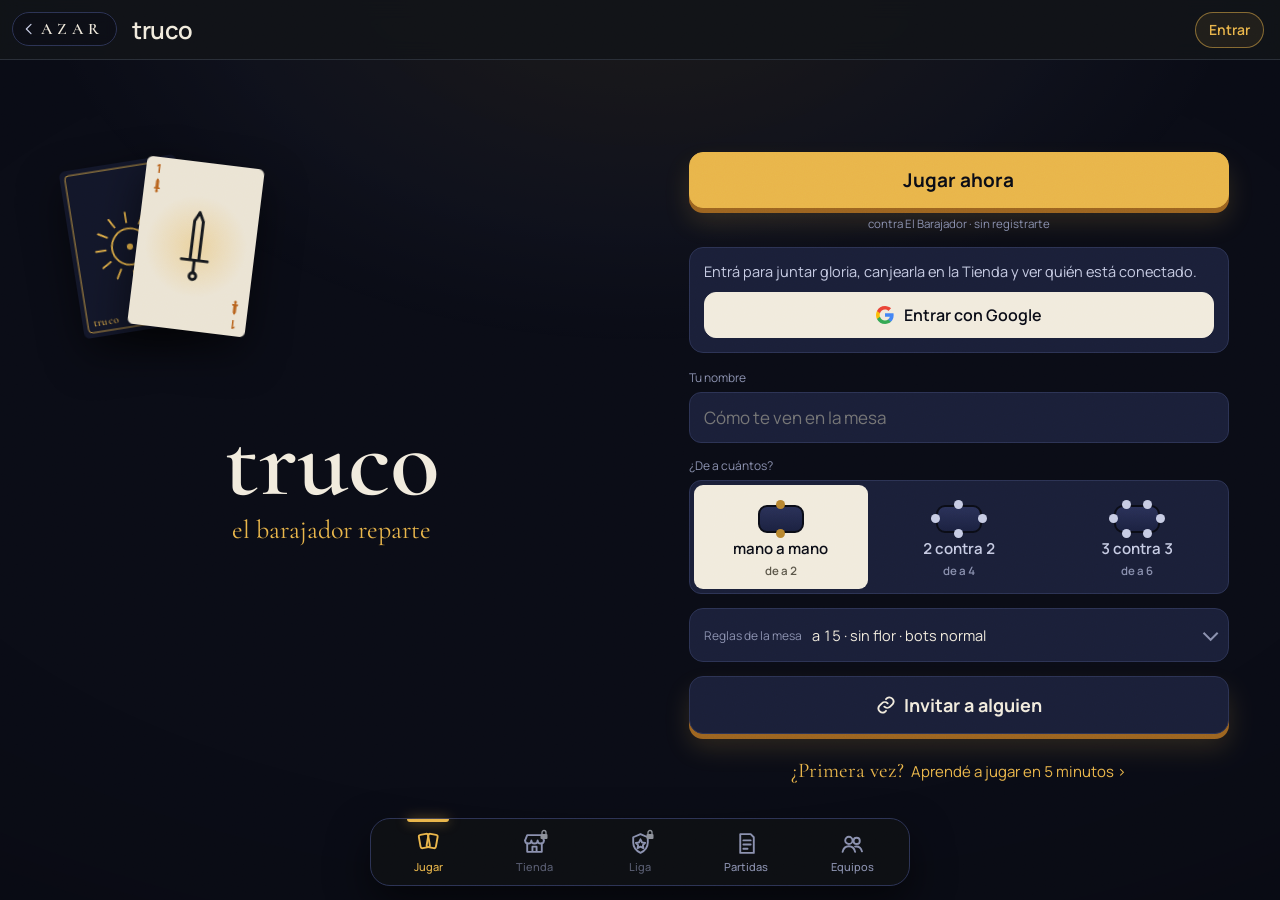
==== commit c42f2de3: "AZAR: arreglos de la auditoría y Desconfío con manos de póker Co-Authored-By: Claude Opus 5.5 <norep" ====
--- a/juegos/truco/index.html
+++ b/juegos/truco/index.html
@@ -145,7 +145,7 @@
   <button type="button" data-ir="pulperia"><svg viewBox="0 0 24 24" aria-hidden="true"><path d="M3 9l2-5h14l2 5"/><path d="M3 9c0 1.7 1.3 3 3 3s3-1.3 3-3c0 1.7 1.3 3 3 3s3-1.3 3-3c0 1.7 1.3 3 3 3s3-1.3 3-3"/><path d="M5 12v8h14v-8M10 20v-5h4v5"/></svg><span>Tienda</span><i class="globo" hidden></i></button>
   <button type="button" data-ir="liga"><svg viewBox="0 0 24 24" aria-hidden="true"><path d="M12 3l7 3v5c0 5-3 8-7 10-4-2-7-5-7-10V6z"/><path d="M12 8l1.5 3 3 .4-2.2 2.1.5 3-2.8-1.5-2.8 1.5.5-3-2.2-2.1 3-.4z"/></svg><span>Liga</span></button>
   <button type="button" data-ir="partidas"><svg viewBox="0 0 24 24" aria-hidden="true"><path d="M6 3h10l3 3v15H6z"/><path d="M9 9h7M9 13h7M9 17h4"/></svg><span>Partidas</span></button>
-  <button type="button" data-ir="vos"><span class="tab-cara" aria-hidden="true"><svg viewBox="0 0 24 24"><circle cx="12" cy="9" r="4.5"/><path d="M4 21c1-4.5 4.5-6.5 8-6.5s7 2 8 6.5"/></svg></span><span>Vos</span></button>
+  <button type="button" data-ir="vos"><svg viewBox="0 0 24 24" aria-hidden="true"><circle cx="8.5" cy="9" r="3.5"/><circle cx="16" cy="9.5" r="3"/><path d="M2.5 20c.8-3.6 3.3-5.4 6-5.4s5.2 1.8 6 5.4"/><path d="M14.5 15c2.6-.4 5.6.9 6.6 4.6"/></svg><span>Equipos</span></button>
  </nav>
 </section>
 
--- a/juegos/truco/css/estilo.css
+++ b/juegos/truco/css/estilo.css
@@ -18,7 +18,10 @@
 }
 * { box-sizing: border-box; margin: 0; }
 html, body { height: 100%; }
-body { background: var(--noche); color: var(--papel); font-family: var(--fb); font-variant-numeric: tabular-nums; -webkit-font-smoothing: antialiased; overflow: hidden; -webkit-tap-highlight-color: transparent; }
+/* cifras de línea en todo (el 1 de la Cormorant parecía una «ı»): el atajo font: resetea font-feature-settings en
+   Chrome, por eso va con !important en todos los elementos y no solo heredado del body (2026-11-19) */
+*, *::before, *::after { font-feature-settings: "lnum" 1 !important; }
+body { background: var(--noche); color: var(--papel); font-family: var(--fb); font-variant-numeric: lining-nums tabular-nums; -webkit-font-smoothing: antialiased; overflow: hidden; -webkit-tap-highlight-color: transparent; }
 button { font: inherit; color: inherit; cursor: pointer; touch-action: manipulation; }
 [hidden] { display: none !important; }
 :focus-visible { outline: 2px solid var(--ambar); outline-offset: 2px; }
@@ -51,7 +54,7 @@
 input[type=text]:focus { border-color: var(--ambar); outline: none; }
 .segmentado { display: grid; grid-template-columns: 1fr 1fr; background: var(--superficie); border: 1px solid var(--linea); border-radius: 12px; padding: 4px; gap: 4px; }
 .segmentado button { border: 0; background: transparent; border-radius: 9px; padding: 10px 6px; min-height: 44px; color: var(--texto-suave); line-height: 1.1; }
-.segmentado button small { display: block; font-family: var(--fb); font-size: 10.5px; color: var(--gris); margin-top: 2px; }
+.segmentado button small { display: block; font-family: var(--fb); font-size: 11.5px; color: var(--gris); margin-top: 2px; }
 .segmentado button[aria-pressed=true] { background: var(--papel); color: var(--tinta); }
 .segmentado button[aria-pressed=true] small { color: #5b5649; }
 .b { border: 1px solid var(--linea); background: var(--superficie); border-radius: 12px; padding: 11px 16px; min-height: 46px; font-size: 16px; font-weight: 500; transition: transform .12s, background .2s; }
@@ -177,8 +180,8 @@
 /* en celular angosto la etiqueta «mano» no le come el nombre al rival */
 @media (max-width: 430px) {
   .barra { gap: 6px; }
-  .barra .chip { flex: none; font-size: 10px; padding: 1px 6px; }
-  .barra .rival .nombre { min-width: 5.2em; }
+  .barra .chip { flex: none; font-size: 11px; padding: 1px 6px; }
+  .barra .rival .nombre { min-width: 5.2em; font-size: 15px; letter-spacing: -.01em; }
 }
 @media (min-width: 1100px) { .nota { left: calc(50% - 510px); max-width: 190px; font-size: 23px; } }
 
@@ -189,3 +192,5 @@
 .volver-azar span { font-family: var(--fd); font-size: 16px; letter-spacing: .32em; color: var(--fg); }
 .volver-azar svg { width: 16px; height: 16px; fill: none; stroke: currentColor; stroke-width: 1.8; stroke-linecap: round; stroke-linejoin: round; }
 .volver-azar:hover { border-color: var(--acc); color: var(--acc); }
+/* 2026-11-19: la píldora tapaba tu nombre y tu título en la cabecera: la cabecera le deja su lugar */
+.inicio > .volver-azar ~ .cabecera, .inicio > .cabecera { padding-left: calc(max(12px, env(safe-area-inset-left)) + 120px); min-height: 60px; }
--- a/juegos/truco/css/mesa.css
+++ b/juegos/truco/css/mesa.css
@@ -28,7 +28,7 @@
 .asiento.ellos .etq i { background: #5b616c; }
 .asiento.yo .etq { color: var(--papel); }
 .asiento .chips { display: flex; gap: 3px; min-height: 0; }
-.mini-chip { font-family: var(--fb); font-size: 9.5px; line-height: 1.5; color: var(--ambar); border: 1px solid rgba(233,181,74,.5); border-radius: 99px; padding: 0 5px; white-space: nowrap; }
+.mini-chip { font-family: var(--fb); font-size: 11px; line-height: 1.5; color: var(--ambar); border: 1px solid rgba(233,181,74,.5); border-radius: 99px; padding: 0 5px; white-space: nowrap; }
 .asiento .quedan { display: flex; gap: 2px; }
 .asiento .quedan span { width: 7px; height: 10px; border-radius: 1.5px; background: var(--dorso); border: 1px solid #454c59; }
 .asiento .glifo { position: absolute; top: -10px; right: -14px; font-family: var(--fd); font-weight: 700; font-size: 26px; color: var(--ambar); text-shadow: 0 2px 8px #000; animation: glifo 1s ease forwards; pointer-events: none; }
--- a/juegos/truco/css/perfil.css
+++ b/juegos/truco/css/perfil.css
@@ -48,7 +48,7 @@
 .hoja.perfil .cifras span { font-family: var(--fb); font-size: 11px; color: #6c6759; }
 .hoja.perfil ul { margin: 4px 0 6px; }
 .hoja.perfil li { align-items: center; }
-.hoja.perfil li small { display: block; font-family: var(--fb); font-size: 10.5px; color: #8a8373; }
+.hoja.perfil li small { display: block; font-family: var(--fb); font-size: 11.5px; color: #8a8373; }
 .hoja.perfil .reg { font-family: var(--fb); font-size: 14px; font-weight: 600; white-space: nowrap; }
 .hoja.perfil .reg.gana { color: #2f7d3a; }
 .hoja.perfil .reg.pierde { color: #b5452f; }
--- a/juegos/truco/css/pulperia.css
+++ b/juegos/truco/css/pulperia.css
@@ -260,7 +260,7 @@
 .cifras4 { display: grid; grid-template-columns: repeat(4, 1fr); gap: 8px; }
 .cifras4 > div { padding: 10px 4px 8px; text-align: center; border-radius: 14px; background: var(--superficie); border: 1px solid var(--linea); }
 .cifras4 b { display: block; font-size: 26px; font-weight: 800; line-height: 1.1; }
-.cifras4 span { font: 10.5px var(--fb); color: var(--gris); }
+.cifras4 span { font: 11px var(--fb); color: var(--gris); }
 .cifras4 .g b { color: #8fd28f; } .cifras4 .p b { color: var(--mal); }
 .racha { align-self: center; padding: 6px 14px; border-radius: 99px; font-size: 14px; font-weight: 600; }
 .racha.gana { background: rgba(111,191,115,.15); color: #9fdc9f; border: 1px solid rgba(111,191,115,.45); }
@@ -305,7 +305,7 @@
 .slot-ilus { flex: none; width: 46px; height: 46px; display: grid; place-items: center; border-radius: 10px; background: radial-gradient(circle, rgba(233,181,74,.18), transparent 70%); }
 .slot.vacio .slot-ilus .ilus { filter: grayscale(1) brightness(.5); }
 .slot-t { min-width: 0; display: flex; flex-direction: column; }
-.slot-t small { font: 10.5px var(--fb); color: var(--gris); }
+.slot-t small { font: 11px var(--fb); color: var(--gris); }
 .slot-t b { font-size: 14px; font-weight: 600; overflow: hidden; text-overflow: ellipsis; white-space: nowrap; }
 .slot.vacio .slot-t b { color: var(--gris); font-weight: 400; }
 .estilo-juego { display: block; width: 100%; text-align: left; padding: 12px 14px; border-radius: 14px; background: var(--superficie); border: 1px solid var(--linea); color: var(--papel); }
@@ -336,7 +336,7 @@
 .escudo.apagado { filter: grayscale(1) brightness(.45); }
 .escalera { list-style: none; padding: 4px 2px; display: flex; justify-content: space-between; align-items: flex-end; gap: 2px; }
 .escalera li { display: flex; flex-direction: column; align-items: center; gap: 4px; min-width: 0; }
-.escalera li span { font: 10px var(--fb); color: var(--gris); white-space: nowrap; }
+.escalera li span { font: 11px var(--fb); color: var(--gris); white-space: nowrap; }
 .escalera li:not(.actual) span { display: none; }
 .escalera li.actual span { color: var(--ambar); font-weight: 600; }
 .liga-cerrada { position: relative; display: flex; flex-direction: column; align-items: center; gap: 8px; text-align: center; padding: 24px 18px; border-radius: 18px; background: var(--superficie); border: 1px solid var(--linea); }
@@ -386,3 +386,11 @@
   .inicio > .vista:not(#vista-jugar) { max-width: 860px; padding-top: 92px; }
   .inicio > .vista.ancha { max-width: 1240px; }
 }
+
+/* 2026-11-19: el perfil único vive en AZAR; la pestaña del truco queda para los equipos */
+a.cab-yo { color: inherit; text-decoration: none; }
+.ir-azar-vos { display: grid; grid-template-columns: auto minmax(0, 1fr) auto; gap: 12px; align-items: center; padding: 12px 14px; margin-bottom: 18px; border-radius: 16px;
+  border: 1px solid rgba(233,181,74,.4); background: rgba(233,181,74,.06); color: inherit; text-decoration: none; }
+.ir-azar-vos b { display: block; font-size: 16px; } .ir-azar-vos small { color: var(--texto-suave, #9aa0b8); font-size: 13px; }
+.ir-azar-vos i { font-style: normal; font-size: 24px; color: var(--ambar); }
+.ir-azar-vos:hover { border-color: var(--ambar); }
--- a/juegos/truco/css/social.css
+++ b/juegos/truco/css/social.css
@@ -25,14 +25,14 @@
 .llave.r2 { grid-template-columns: 1fr 1fr; }
 .llave.r3 { grid-template-columns: 1fr 1fr 1fr; }
 .ronda { display: flex; flex-direction: column; justify-content: space-around; gap: 8px; height: 100%; min-width: 0; }
-.ronda > small { font: 10.5px var(--fb); color: var(--gris); text-transform: uppercase; letter-spacing: .08em; }
+.ronda > small { font: 11px var(--fb); color: var(--gris); text-transform: uppercase; letter-spacing: .08em; }
 .cruce { border: 1px solid var(--linea); border-radius: 10px; padding: 4px 8px; display: flex; flex-direction: column; font-size: 13.5px; min-width: 0; }
 .cruce > span { white-space: nowrap; overflow: hidden; text-overflow: ellipsis; padding: 2px 0; }
 .cruce > span + span { border-top: 1px dashed var(--linea); }
 .cruce .gano { color: var(--ambar); font-weight: 700; }
 .cruce .afuera { color: var(--gris); text-decoration: line-through; }
 .cruce .vos { font-weight: 700; }
-.cruce > .pase { display: flex; flex-wrap: wrap; align-items: center; gap: 0 8px; font: 10.5px var(--fb); color: var(--gris); border-top: 0; white-space: normal; padding-top: 4px; }
+.cruce > .pase { display: flex; flex-wrap: wrap; align-items: center; gap: 0 8px; font: 11px var(--fb); color: var(--gris); border-top: 0; white-space: normal; padding-top: 4px; }
 .cruce .pase button { border: 0; background: none; color: var(--ambar); font: inherit; text-decoration: underline; padding: 0 2px; min-height: 30px; }
 .te-toca { border-top: 1px solid var(--linea); padding-top: 8px; margin-bottom: 8px; }
 .te-toca p { margin: 0 0 6px; }
